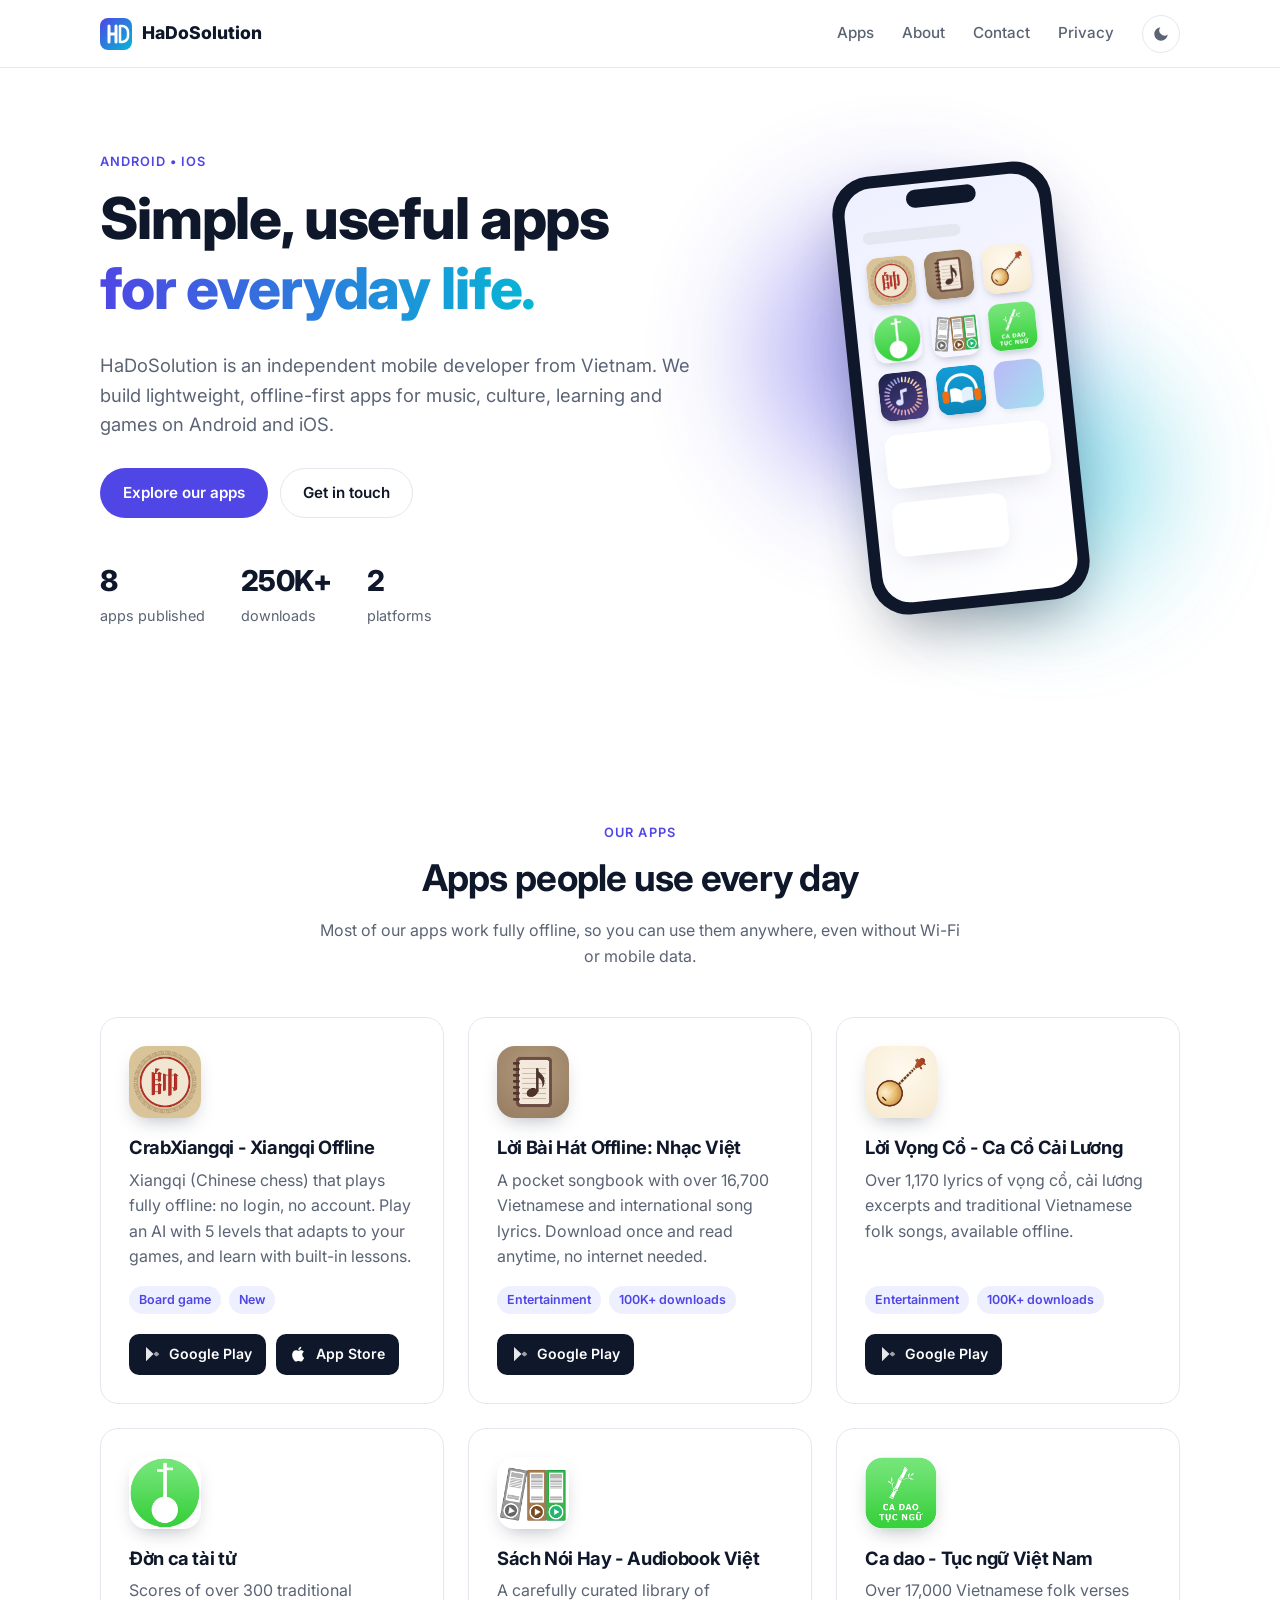
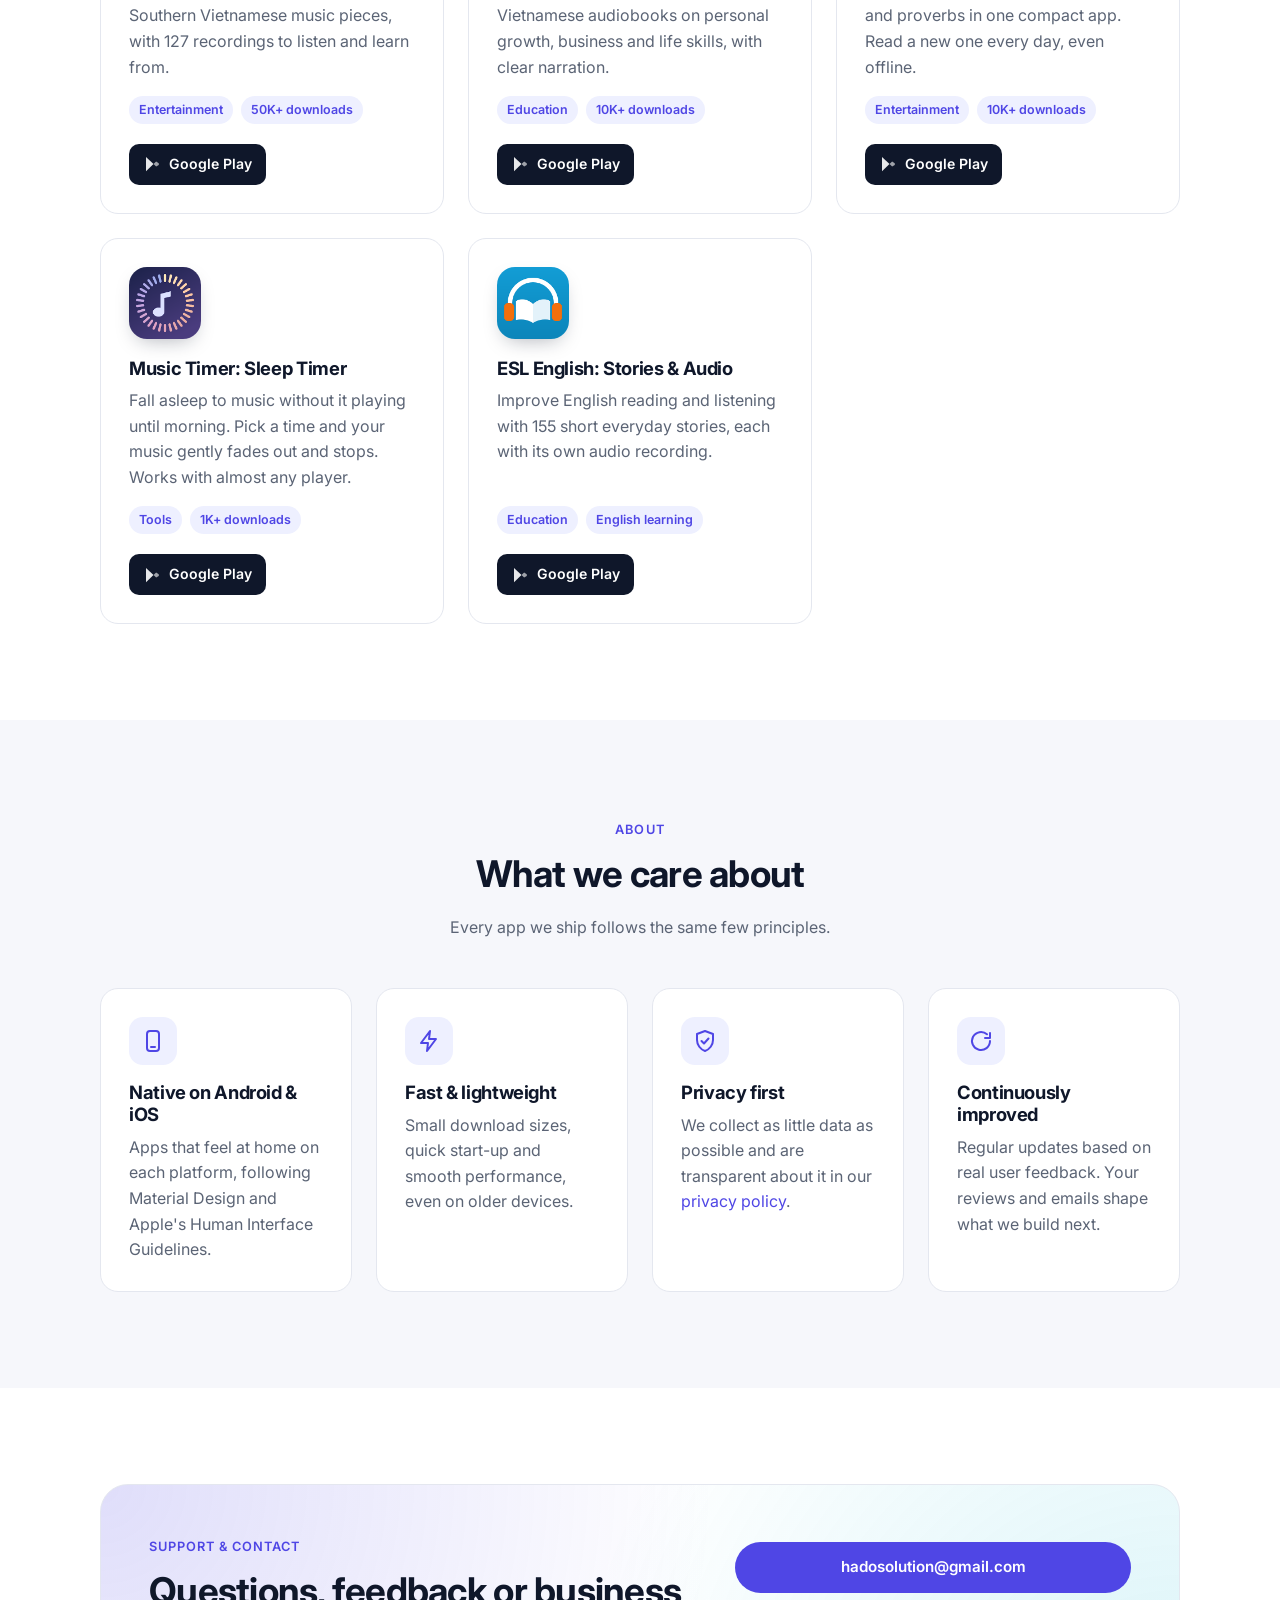
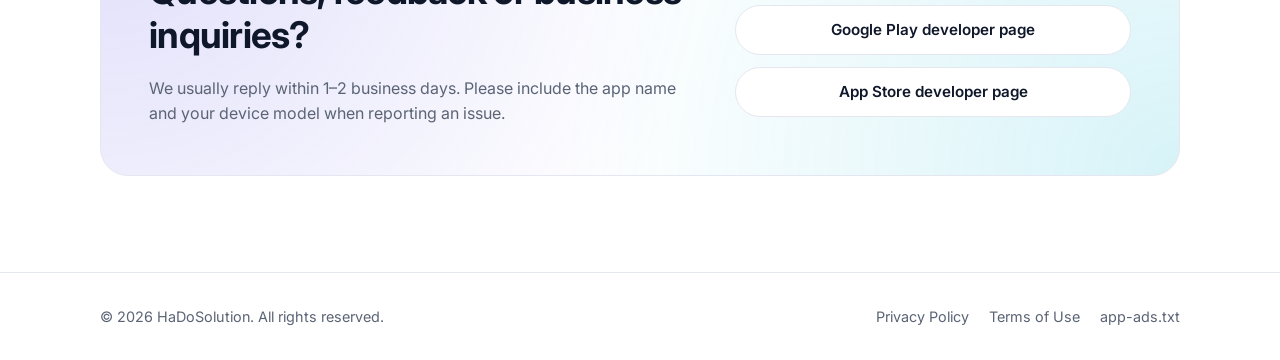
==== index.html @ 4ce131eb "Add developer website for HaDoSolution Static GitHub Pages site with home page (apps, about, contact" ====
<!doctype html>
<html lang="en">
<head>
  <meta charset="utf-8">
  <meta name="viewport" content="width=device-width, initial-scale=1">
  <title>HaDoSolution — Mobile Apps for Android &amp; iOS</title>
  <meta name="description" content="HaDoSolution is an independent developer building simple, useful and privacy-friendly mobile apps for Android and iOS.">
  <link rel="canonical" href="https://hadosolution.github.io/">
  <link rel="icon" href="assets/img/favicon.svg" type="image/svg+xml">

  <meta property="og:type" content="website">
  <meta property="og:title" content="HaDoSolution — Mobile Apps for Android &amp; iOS">
  <meta property="og:description" content="Simple, useful and privacy-friendly mobile apps for Android and iOS.">
  <meta property="og:url" content="https://hadosolution.github.io/">

  <link rel="preconnect" href="https://fonts.googleapis.com">
  <link rel="preconnect" href="https://fonts.gstatic.com" crossorigin>
  <link href="https://fonts.googleapis.com/css2?family=Inter:wght@400;500;600;700;800&display=swap" rel="stylesheet">
  <link rel="stylesheet" href="assets/css/style.css">
  <script src="assets/js/theme.js"></script>
</head>
<body>
  <header class="site-header">
    <div class="container nav">
      <a class="brand" href="./">
        <img src="assets/img/favicon.svg" alt="" width="32" height="32">
        <span>HaDoSolution</span>
      </a>
      <button class="nav-toggle" aria-label="Open menu" aria-expanded="false" aria-controls="nav-menu">
        <span></span><span></span><span></span>
      </button>
      <nav id="nav-menu" class="nav-menu">
        <a href="#apps">Apps</a>
        <a href="#about">About</a>
        <a href="#contact">Contact</a>
        <a href="privacy-policy.html">Privacy</a>
        <button class="theme-toggle" aria-label="Toggle dark mode" title="Toggle dark mode">
          <svg class="icon-sun" viewBox="0 0 24 24" width="18" height="18" aria-hidden="true"><circle cx="12" cy="12" r="4" fill="currentColor"/><path d="M12 2v2M12 20v2M4.9 4.9l1.4 1.4M17.7 17.7l1.4 1.4M2 12h2M20 12h2M4.9 19.1l1.4-1.4M17.7 6.3l1.4-1.4" stroke="currentColor" stroke-width="2" stroke-linecap="round"/></svg>
          <svg class="icon-moon" viewBox="0 0 24 24" width="18" height="18" aria-hidden="true"><path d="M21 12.8A9 9 0 1 1 11.2 3a7 7 0 0 0 9.8 9.8z" fill="currentColor"/></svg>
        </button>
      </nav>
    </div>
  </header>

  <main>
    <!-- Hero -->
    <section class="hero">
      <div class="container hero-inner">
        <div class="hero-text">
          <p class="eyebrow">Android &bull; iOS</p>
          <h1>Simple, useful apps<br><span class="gradient">for everyday life.</span></h1>
          <p class="lead">
            HaDoSolution is an independent mobile developer from Vietnam. We build
            lightweight, offline-first apps for music, culture, learning and games
            on Android and iOS.
          </p>
          <div class="hero-actions">
            <a class="btn btn-primary" href="#apps">Explore our apps</a>
            <a class="btn btn-ghost" href="#contact">Get in touch</a>
          </div>
          <dl class="stats">
            <div><dt>8</dt><dd>apps published</dd></div>
            <div><dt>250K+</dt><dd>downloads</dd></div>
            <div><dt>2</dt><dd>platforms</dd></div>
          </dl>
        </div>
        <div class="hero-visual" aria-hidden="true">
          <div class="phone">
            <div class="phone-notch"></div>
            <div class="phone-screen">
              <div class="mock-bar"></div>
              <div class="mock-grid">
                <img src="assets/img/apps/xiangqi.webp" alt="">
                <img src="assets/img/apps/loibaihat.webp" alt="">
                <img src="assets/img/apps/loivongco.webp" alt="">
                <img src="assets/img/apps/dancataitu.webp" alt="">
                <img src="assets/img/apps/sachnoi.webp" alt="">
                <img src="assets/img/apps/cadao.webp" alt="">
                <img src="assets/img/apps/musictimer.webp" alt="">
                <img src="assets/img/apps/storyenglish.webp" alt="">
                <span></span>
              </div>
              <div class="mock-card"></div>
              <div class="mock-card short"></div>
            </div>
          </div>
          <div class="blob blob-1"></div>
          <div class="blob blob-2"></div>
        </div>
      </div>
    </section>

    <!-- Apps -->
    <section id="apps" class="section">
      <div class="container">
        <div class="section-head">
          <p class="eyebrow">Our apps</p>
          <h2>Apps people use every day</h2>
          <p class="section-sub">Most of our apps work fully offline, so you can use them anywhere, even without Wi-Fi or mobile data.</p>
        </div>

        <!--
          To add an app: copy one <article class="app-card"> block below,
          replace the icon, name, description, tags and store links.
          Remove a store button if the app is not published on that store.
        -->
        <div class="app-grid">
          <article class="app-card">
            <img class="app-icon" src="assets/img/apps/xiangqi.webp" alt="CrabXiangqi - Xiangqi Offline icon" width="72" height="72" loading="lazy">
            <h3>CrabXiangqi - Xiangqi Offline</h3>
            <p>Xiangqi (Chinese chess) that plays fully offline: no login, no account. Play an AI with 5 levels that adapts to your games, and learn with built-in lessons.</p>
            <ul class="tags"><li>Board game</li><li>New</li></ul>
            <div class="store-links">
              <a class="store-btn" href="https://play.google.com/store/apps/details?id=com.hadoso.xiangqi" target="_blank" rel="noopener">
                <svg viewBox="0 0 24 24" width="18" height="18" aria-hidden="true"><path d="M4 2.5v19l10-9.5z" fill="currentColor" opacity=".9"/><path d="M14 12l3.5-3.3L20.5 10.5c1 .6 1 2.4 0 3L17.5 15.3z" fill="currentColor" opacity=".6"/></svg>
                Google Play
              </a>
              <a class="store-btn" href="https://apps.apple.com/us/app/crabxiangqi-xiangqi-offline/id6821223747" target="_blank" rel="noopener">
                <svg viewBox="0 0 24 24" width="18" height="18" aria-hidden="true"><path d="M16.4 12.6c0-2.4 2-3.6 2.1-3.7-1.2-1.7-3-1.9-3.6-2-1.5-.2-3 .9-3.8.9s-2-.9-3.3-.9C6.1 7 4.5 8 3.7 9.5c-1.8 3.1-.5 7.6 1.3 10.1.8 1.2 1.8 2.6 3.1 2.5 1.2 0 1.7-.8 3.2-.8s1.9.8 3.2.8c1.3 0 2.2-1.2 3-2.4.9-1.4 1.3-2.7 1.3-2.8 0 0-2.4-.9-2.4-3.6zM14 5.4c.7-.8 1.1-1.9 1-3-1 0-2.1.6-2.8 1.4-.6.7-1.2 1.8-1 2.9 1 .1 2.1-.5 2.8-1.3z" fill="currentColor"/></svg>
                App Store
              </a>
            </div>
          </article>

          <article class="app-card">
            <img class="app-icon" src="assets/img/apps/loibaihat.webp" alt="Lời Bài Hát Offline: Nhạc Việt icon" width="72" height="72" loading="lazy">
            <h3>Lời Bài Hát Offline: Nhạc Việt</h3>
            <p>A pocket songbook with over 16,700 Vietnamese and international song lyrics. Download once and read anytime, no internet needed.</p>
            <ul class="tags"><li>Entertainment</li><li>100K+ downloads</li></ul>
            <div class="store-links">
              <a class="store-btn" href="https://play.google.com/store/apps/details?id=com.hadoso.loibaihat" target="_blank" rel="noopener">
                <svg viewBox="0 0 24 24" width="18" height="18" aria-hidden="true"><path d="M4 2.5v19l10-9.5z" fill="currentColor" opacity=".9"/><path d="M14 12l3.5-3.3L20.5 10.5c1 .6 1 2.4 0 3L17.5 15.3z" fill="currentColor" opacity=".6"/></svg>
                Google Play
              </a>
            </div>
          </article>

          <article class="app-card">
            <img class="app-icon" src="assets/img/apps/loivongco.webp" alt="Lời Vọng Cổ - Ca Cổ Cải Lương icon" width="72" height="72" loading="lazy">
            <h3>Lời Vọng Cổ - Ca Cổ Cải Lương</h3>
            <p>Over 1,170 lyrics of vọng cổ, cải lương excerpts and traditional Vietnamese folk songs, available offline.</p>
            <ul class="tags"><li>Entertainment</li><li>100K+ downloads</li></ul>
            <div class="store-links">
              <a class="store-btn" href="https://play.google.com/store/apps/details?id=com.hadoso.android.lvc" target="_blank" rel="noopener">
                <svg viewBox="0 0 24 24" width="18" height="18" aria-hidden="true"><path d="M4 2.5v19l10-9.5z" fill="currentColor" opacity=".9"/><path d="M14 12l3.5-3.3L20.5 10.5c1 .6 1 2.4 0 3L17.5 15.3z" fill="currentColor" opacity=".6"/></svg>
                Google Play
              </a>
            </div>
          </article>

          <article class="app-card">
            <img class="app-icon" src="assets/img/apps/dancataitu.webp" alt="Đờn ca tài tử icon" width="72" height="72" loading="lazy">
            <h3>Đờn ca tài tử</h3>
            <p>Scores of over 300 traditional Southern Vietnamese music pieces, with 127 recordings to listen and learn from.</p>
            <ul class="tags"><li>Entertainment</li><li>50K+ downloads</li></ul>
            <div class="store-links">
              <a class="store-btn" href="https://play.google.com/store/apps/details?id=com.hadoso.dancataitu" target="_blank" rel="noopener">
                <svg viewBox="0 0 24 24" width="18" height="18" aria-hidden="true"><path d="M4 2.5v19l10-9.5z" fill="currentColor" opacity=".9"/><path d="M14 12l3.5-3.3L20.5 10.5c1 .6 1 2.4 0 3L17.5 15.3z" fill="currentColor" opacity=".6"/></svg>
                Google Play
              </a>
            </div>
          </article>

          <article class="app-card">
            <img class="app-icon" src="assets/img/apps/sachnoi.webp" alt="Sách Nói Hay - Audiobook Việt icon" width="72" height="72" loading="lazy">
            <h3>Sách Nói Hay - Audiobook Việt</h3>
            <p>A carefully curated library of Vietnamese audiobooks on personal growth, business and life skills, with clear narration.</p>
            <ul class="tags"><li>Education</li><li>10K+ downloads</li></ul>
            <div class="store-links">
              <a class="store-btn" href="https://play.google.com/store/apps/details?id=com.hadoso.sachnoi" target="_blank" rel="noopener">
                <svg viewBox="0 0 24 24" width="18" height="18" aria-hidden="true"><path d="M4 2.5v19l10-9.5z" fill="currentColor" opacity=".9"/><path d="M14 12l3.5-3.3L20.5 10.5c1 .6 1 2.4 0 3L17.5 15.3z" fill="currentColor" opacity=".6"/></svg>
                Google Play
              </a>
            </div>
          </article>

          <article class="app-card">
            <img class="app-icon" src="assets/img/apps/cadao.webp" alt="Ca dao - Tục ngữ Việt Nam icon" width="72" height="72" loading="lazy">
            <h3>Ca dao - Tục ngữ Việt Nam</h3>
            <p>Over 17,000 Vietnamese folk verses and proverbs in one compact app. Read a new one every day, even offline.</p>
            <ul class="tags"><li>Entertainment</li><li>10K+ downloads</li></ul>
            <div class="store-links">
              <a class="store-btn" href="https://play.google.com/store/apps/details?id=com.hadoso.cadao" target="_blank" rel="noopener">
                <svg viewBox="0 0 24 24" width="18" height="18" aria-hidden="true"><path d="M4 2.5v19l10-9.5z" fill="currentColor" opacity=".9"/><path d="M14 12l3.5-3.3L20.5 10.5c1 .6 1 2.4 0 3L17.5 15.3z" fill="currentColor" opacity=".6"/></svg>
                Google Play
              </a>
            </div>
          </article>

          <article class="app-card">
            <img class="app-icon" src="assets/img/apps/musictimer.webp" alt="Music Timer: Sleep Timer icon" width="72" height="72" loading="lazy">
            <h3>Music Timer: Sleep Timer</h3>
            <p>Fall asleep to music without it playing until morning. Pick a time and your music gently fades out and stops. Works with almost any player.</p>
            <ul class="tags"><li>Tools</li><li>1K+ downloads</li></ul>
            <div class="store-links">
              <a class="store-btn" href="https://play.google.com/store/apps/details?id=com.hadoso.musictimer" target="_blank" rel="noopener">
                <svg viewBox="0 0 24 24" width="18" height="18" aria-hidden="true"><path d="M4 2.5v19l10-9.5z" fill="currentColor" opacity=".9"/><path d="M14 12l3.5-3.3L20.5 10.5c1 .6 1 2.4 0 3L17.5 15.3z" fill="currentColor" opacity=".6"/></svg>
                Google Play
              </a>
            </div>
          </article>

          <article class="app-card">
            <img class="app-icon" src="assets/img/apps/storyenglish.webp" alt="ESL English: Stories & Audio icon" width="72" height="72" loading="lazy">
            <h3>ESL English: Stories & Audio</h3>
            <p>Improve English reading and listening with 155 short everyday stories, each with its own audio recording.</p>
            <ul class="tags"><li>Education</li><li>English learning</li></ul>
            <div class="store-links">
              <a class="store-btn" href="https://play.google.com/store/apps/details?id=com.hadoso.android.storyenglish" target="_blank" rel="noopener">
                <svg viewBox="0 0 24 24" width="18" height="18" aria-hidden="true"><path d="M4 2.5v19l10-9.5z" fill="currentColor" opacity=".9"/><path d="M14 12l3.5-3.3L20.5 10.5c1 .6 1 2.4 0 3L17.5 15.3z" fill="currentColor" opacity=".6"/></svg>
                Google Play
              </a>
            </div>
          </article>
        </div>
      </div>
    </section>

    <!-- About -->
    <section id="about" class="section section-alt">
      <div class="container">
        <div class="section-head">
          <p class="eyebrow">About</p>
          <h2>What we care about</h2>
          <p class="section-sub">Every app we ship follows the same few principles.</p>
        </div>
        <div class="feature-grid">
          <div class="feature">
            <div class="feature-icon">
              <svg viewBox="0 0 24 24" width="24" height="24" aria-hidden="true"><rect x="6" y="2" width="12" height="20" rx="3" fill="none" stroke="currentColor" stroke-width="2"/><path d="M10 18h4" stroke="currentColor" stroke-width="2" stroke-linecap="round"/></svg>
            </div>
            <h3>Native on Android &amp; iOS</h3>
            <p>Apps that feel at home on each platform, following Material Design and Apple's Human Interface Guidelines.</p>
          </div>
          <div class="feature">
            <div class="feature-icon">
              <svg viewBox="0 0 24 24" width="24" height="24" aria-hidden="true"><path d="M13 2L4 14h7l-1 8 9-12h-7z" fill="none" stroke="currentColor" stroke-width="2" stroke-linejoin="round"/></svg>
            </div>
            <h3>Fast &amp; lightweight</h3>
            <p>Small download sizes, quick start-up and smooth performance, even on older devices.</p>
          </div>
          <div class="feature">
            <div class="feature-icon">
              <svg viewBox="0 0 24 24" width="24" height="24" aria-hidden="true"><path d="M12 2l8 3v6c0 5-3.4 9.4-8 11-4.6-1.6-8-6-8-11V5z" fill="none" stroke="currentColor" stroke-width="2" stroke-linejoin="round"/><path d="M8.5 12l2.5 2.5 4.5-5" fill="none" stroke="currentColor" stroke-width="2" stroke-linecap="round" stroke-linejoin="round"/></svg>
            </div>
            <h3>Privacy first</h3>
            <p>We collect as little data as possible and are transparent about it in our <a href="privacy-policy.html">privacy policy</a>.</p>
          </div>
          <div class="feature">
            <div class="feature-icon">
              <svg viewBox="0 0 24 24" width="24" height="24" aria-hidden="true"><path d="M21 12a9 9 0 1 1-3-6.7" fill="none" stroke="currentColor" stroke-width="2" stroke-linecap="round"/><path d="M21 4v5h-5" fill="none" stroke="currentColor" stroke-width="2" stroke-linecap="round" stroke-linejoin="round"/></svg>
            </div>
            <h3>Continuously improved</h3>
            <p>Regular updates based on real user feedback. Your reviews and emails shape what we build next.</p>
          </div>
        </div>
      </div>
    </section>

    <!-- Contact -->
    <section id="contact" class="section">
      <div class="container">
        <div class="contact-card">
          <div>
            <p class="eyebrow">Support &amp; contact</p>
            <h2>Questions, feedback or business inquiries?</h2>
            <p class="section-sub">We usually reply within 1–2 business days. Please include the app name and your device model when reporting an issue.</p>
          </div>
          <div class="contact-actions">
            <a class="btn btn-primary" href="mailto:hadosolution@gmail.com">hadosolution@gmail.com</a>
            <a class="btn btn-ghost" href="https://play.google.com/store/apps/dev?id=5880715766147449198" target="_blank" rel="noopener">Google Play developer page</a>
            <a class="btn btn-ghost" href="https://apps.apple.com/us/developer/luan-vo/id1183175564" target="_blank" rel="noopener">App Store developer page</a>
          </div>
        </div>
      </div>
    </section>
  </main>

  <footer class="site-footer">
    <div class="container footer-inner">
      <p>&copy; <span id="year">2026</span> HaDoSolution. All rights reserved.</p>
      <nav class="footer-links">
        <a href="privacy-policy.html">Privacy Policy</a>
        <a href="terms.html">Terms of Use</a>
        <a href="app-ads.txt">app-ads.txt</a>
      </nav>
    </div>
  </footer>

  <script src="assets/js/main.js"></script>
</body>
</html>
---- assets/css/style.css ----
/* ==========================================================================
   HaDo Solution — developer website
   ========================================================================== */

:root {
  --bg: #ffffff;
  --bg-alt: #f6f7fb;
  --surface: #ffffff;
  --text: #0f172a;
  --text-muted: #5b6475;
  --border: #e4e7ef;
  --primary: #4f46e5;
  --primary-hover: #4338ca;
  --primary-soft: #eef0ff;
  --accent: #06b6d4;
  --shadow: 0 10px 30px -12px rgba(15, 23, 42, 0.18);
  --radius: 18px;
  --container: 1120px;
  --header-h: 68px;
}

@media (prefers-color-scheme: dark) {
  :root:not([data-theme="light"]) {
    --bg: #0b1020;
    --bg-alt: #10162a;
    --surface: #141b31;
    --text: #e8ebf5;
    --text-muted: #9aa3b8;
    --border: #232c46;
    --primary: #818cf8;
    --primary-hover: #a5b4fc;
    --primary-soft: #1d2348;
    --accent: #22d3ee;
    --shadow: 0 10px 30px -12px rgba(0, 0, 0, 0.6);
  }
}

:root[data-theme="dark"] {
  --bg: #0b1020;
  --bg-alt: #10162a;
  --surface: #141b31;
  --text: #e8ebf5;
  --text-muted: #9aa3b8;
  --border: #232c46;
  --primary: #818cf8;
  --primary-hover: #a5b4fc;
  --primary-soft: #1d2348;
  --accent: #22d3ee;
  --shadow: 0 10px 30px -12px rgba(0, 0, 0, 0.6);
}

/* Base ------------------------------------------------------------------- */

*, *::before, *::after { box-sizing: border-box; }

html { scroll-behavior: smooth; scroll-padding-top: var(--header-h); }

body {
  margin: 0;
  font-family: "Inter", system-ui, -apple-system, "Segoe UI", Roboto, sans-serif;
  font-size: 16px;
  line-height: 1.6;
  color: var(--text);
  background: var(--bg);
  -webkit-font-smoothing: antialiased;
}

img { max-width: 100%; display: block; }

a { color: var(--primary); text-decoration: none; }
a:hover { color: var(--primary-hover); }

h1, h2, h3 { line-height: 1.2; margin: 0 0 0.5em; letter-spacing: -0.02em; }
h1 { font-size: clamp(2.2rem, 5vw, 3.6rem); font-weight: 800; }
h2 { font-size: clamp(1.6rem, 3.2vw, 2.3rem); font-weight: 700; }
h3 { font-size: 1.15rem; font-weight: 700; }
p { margin: 0 0 1em; }

.container {
  width: 100%;
  max-width: var(--container);
  margin: 0 auto;
  padding: 0 20px;
}

.eyebrow {
  display: inline-block;
  font-size: 0.8rem;
  font-weight: 600;
  letter-spacing: 0.08em;
  text-transform: uppercase;
  color: var(--primary);
  margin-bottom: 0.75rem;
}

.gradient {
  background: linear-gradient(90deg, var(--primary), var(--accent));
  -webkit-background-clip: text;
  background-clip: text;
  color: transparent;
}

/* Buttons ---------------------------------------------------------------- */

.btn {
  display: inline-flex;
  align-items: center;
  justify-content: center;
  gap: 8px;
  padding: 12px 22px;
  border-radius: 999px;
  font-weight: 600;
  font-size: 0.95rem;
  border: 1px solid transparent;
  transition: background 0.2s, color 0.2s, border-color 0.2s, transform 0.2s;
}
.btn:hover { transform: translateY(-1px); }

.btn-primary { background: var(--primary); color: #fff; }
.btn-primary:hover { background: var(--primary-hover); color: #fff; }

.btn-ghost { border-color: var(--border); color: var(--text); background: var(--surface); }
.btn-ghost:hover { border-color: var(--primary); color: var(--primary); }

/* Header ----------------------------------------------------------------- */

.site-header {
  position: sticky;
  top: 0;
  z-index: 50;
  height: var(--header-h);
  background: color-mix(in srgb, var(--bg) 82%, transparent);
  backdrop-filter: saturate(180%) blur(12px);
  -webkit-backdrop-filter: saturate(180%) blur(12px);
  border-bottom: 1px solid var(--border);
}

.nav {
  height: 100%;
  display: flex;
  align-items: center;
  justify-content: space-between;
}

.brand {
  display: flex;
  align-items: center;
  gap: 10px;
  font-weight: 800;
  font-size: 1.1rem;
  color: var(--text);
}
.brand:hover { color: var(--text); }

.nav-menu { display: flex; align-items: center; gap: 28px; }
.nav-menu a { color: var(--text-muted); font-weight: 500; font-size: 0.95rem; }
.nav-menu a:hover { color: var(--text); }

.theme-toggle {
  display: grid;
  place-items: center;
  width: 38px;
  height: 38px;
  border-radius: 50%;
  border: 1px solid var(--border);
  background: var(--surface);
  color: var(--text-muted);
  cursor: pointer;
}
.theme-toggle:hover { color: var(--primary); border-color: var(--primary); }
.theme-toggle .icon-sun { display: none; }
:root[data-theme="dark"] .theme-toggle .icon-sun { display: block; }
:root[data-theme="dark"] .theme-toggle .icon-moon { display: none; }

.nav-toggle {
  display: none;
  flex-direction: column;
  gap: 5px;
  padding: 10px;
  background: none;
  border: 0;
  cursor: pointer;
}
.nav-toggle span {
  width: 22px;
  height: 2px;
  background: var(--text);
  border-radius: 2px;
  transition: transform 0.25s, opacity 0.25s;
}

/* Hero ------------------------------------------------------------------- */

.hero { padding: 80px 0 96px; overflow: hidden; }

.hero-inner {
  display: grid;
  grid-template-columns: 1.15fr 0.85fr;
  gap: 48px;
  align-items: center;
}

.lead { font-size: 1.15rem; color: var(--text-muted); max-width: 34em; }

.hero-actions { display: flex; flex-wrap: wrap; gap: 12px; margin-top: 28px; }

.stats { display: flex; flex-wrap: wrap; gap: 36px; margin: 40px 0 0; }
.stats dt { font-size: 1.8rem; font-weight: 800; letter-spacing: -0.02em; }
.stats dd { margin: 0; font-size: 0.9rem; color: var(--text-muted); }

.hero-visual { position: relative; display: grid; place-items: center; min-height: 440px; }

.phone {
  position: relative;
  z-index: 2;
  width: 220px;
  height: 440px;
  border-radius: 38px;
  padding: 12px;
  background: #0f172a;
  box-shadow: 0 30px 60px -20px rgba(15, 23, 42, 0.45);
  transform: rotate(-6deg);
  animation: float 6s ease-in-out infinite;
}
.phone-notch {
  position: absolute;
  top: 18px;
  left: 50%;
  width: 70px;
  height: 18px;
  border-radius: 12px;
  background: #0f172a;
  transform: translateX(-50%);
  z-index: 2;
}
.phone-screen {
  height: 100%;
  border-radius: 28px;
  padding: 44px 16px 16px;
  background: linear-gradient(160deg, var(--primary-soft), var(--bg));
  display: flex;
  flex-direction: column;
  gap: 14px;
}
.mock-bar { height: 12px; width: 60%; border-radius: 6px; background: var(--border); }
.mock-grid { display: grid; grid-template-columns: repeat(3, 1fr); gap: 10px; }
.mock-grid img,
.mock-grid span {
  width: 100%;
  aspect-ratio: 1;
  border-radius: 12px;
  box-shadow: 0 4px 10px -4px rgba(15, 23, 42, 0.35);
}
.mock-grid span {
  background: linear-gradient(135deg, var(--primary), var(--accent));
  opacity: 0.35;
}
.mock-card { height: 54px; border-radius: 12px; background: var(--surface); box-shadow: var(--shadow); }
.mock-card.short { width: 70%; }

.blob {
  position: absolute;
  border-radius: 50%;
  filter: blur(60px);
  opacity: 0.45;
  z-index: 1;
}
.blob-1 { width: 280px; height: 280px; background: var(--primary); top: 10%; left: 5%; }
.blob-2 { width: 220px; height: 220px; background: var(--accent); bottom: 5%; right: 5%; }

@keyframes float {
  0%, 100% { transform: rotate(-6deg) translateY(0); }
  50% { transform: rotate(-6deg) translateY(-12px); }
}

/* Sections --------------------------------------------------------------- */

.section { padding: 96px 0; }
.section-alt { background: var(--bg-alt); }

.section-head { text-align: center; max-width: 640px; margin: 0 auto 48px; }
.section-sub { color: var(--text-muted); }

/* Apps ------------------------------------------------------------------- */

.app-grid {
  display: grid;
  grid-template-columns: repeat(auto-fill, minmax(300px, 1fr));
  gap: 24px;
}

.app-card {
  display: flex;
  flex-direction: column;
  padding: 28px;
  border-radius: var(--radius);
  background: var(--surface);
  border: 1px solid var(--border);
  transition: transform 0.25s, box-shadow 0.25s, border-color 0.25s;
}
.app-card:hover { transform: translateY(-4px); box-shadow: var(--shadow); border-color: transparent; }
.app-card p { color: var(--text-muted); flex-grow: 1; }

.app-icon {
  width: 72px;
  height: 72px;
  border-radius: 18px;
  margin-bottom: 18px;
  box-shadow: 0 8px 20px -8px rgba(15, 23, 42, 0.35);
}

.tags { display: flex; flex-wrap: wrap; gap: 8px; list-style: none; padding: 0; margin: 0 0 20px; }
.tags li {
  font-size: 0.78rem;
  font-weight: 600;
  padding: 4px 10px;
  border-radius: 999px;
  background: var(--primary-soft);
  color: var(--primary);
}

.store-links { display: flex; flex-wrap: wrap; gap: 10px; }
.store-btn {
  display: inline-flex;
  align-items: center;
  gap: 8px;
  padding: 9px 14px;
  border-radius: 10px;
  font-size: 0.88rem;
  font-weight: 600;
  background: var(--text);
  color: var(--bg);
  transition: opacity 0.2s;
}
.store-btn:hover { color: var(--bg); opacity: 0.85; }
.store-btn.is-disabled {
  background: var(--bg-alt);
  color: var(--text-muted);
  border: 1px dashed var(--border);
  cursor: default;
}

/* Features --------------------------------------------------------------- */

.feature-grid {
  display: grid;
  grid-template-columns: repeat(auto-fit, minmax(240px, 1fr));
  gap: 24px;
}
.feature {
  padding: 28px;
  border-radius: var(--radius);
  background: var(--surface);
  border: 1px solid var(--border);
}
.feature p { color: var(--text-muted); margin: 0; }
.feature-icon {
  display: grid;
  place-items: center;
  width: 48px;
  height: 48px;
  border-radius: 14px;
  margin-bottom: 16px;
  color: var(--primary);
  background: var(--primary-soft);
}

/* Contact ---------------------------------------------------------------- */

.contact-card {
  display: grid;
  grid-template-columns: 1.4fr 1fr;
  gap: 32px;
  align-items: center;
  padding: 48px;
  border-radius: 28px;
  background:
    radial-gradient(circle at 0% 0%, color-mix(in srgb, var(--primary) 18%, transparent), transparent 55%),
    radial-gradient(circle at 100% 100%, color-mix(in srgb, var(--accent) 16%, transparent), transparent 55%),
    var(--surface);
  border: 1px solid var(--border);
}
.contact-card .section-sub { margin: 0; }
.contact-actions { display: flex; flex-direction: column; gap: 12px; }

/* Footer ----------------------------------------------------------------- */

.site-footer { padding: 32px 0; border-top: 1px solid var(--border); color: var(--text-muted); font-size: 0.9rem; }
.footer-inner { display: flex; flex-wrap: wrap; justify-content: space-between; align-items: center; gap: 12px; }
.footer-inner p { margin: 0; }
.footer-links { display: flex; flex-wrap: wrap; gap: 20px; }
.footer-links a { color: var(--text-muted); }
.footer-links a:hover { color: var(--text); }

/* Legal pages ------------------------------------------------------------ */

.legal { padding: 64px 0 96px; }
.legal .container { max-width: 760px; }
.legal h1 { font-size: clamp(2rem, 4vw, 2.6rem); }
.legal h2 { font-size: 1.35rem; margin-top: 2.2em; }
.legal p, .legal li { color: var(--text-muted); }
.legal ul { padding-left: 1.2em; }
.legal li { margin-bottom: 0.4em; }
.legal strong { color: var(--text); }
.legal .updated { font-size: 0.9rem; }

.not-found { min-height: calc(100vh - var(--header-h) - 100px); display: grid; place-items: center; text-align: center; }
.not-found h1 { font-size: clamp(4rem, 14vw, 8rem); margin: 0; }

/* Responsive ------------------------------------------------------------- */

@media (max-width: 860px) {
  .hero { padding: 48px 0 64px; }
  .hero-inner { grid-template-columns: 1fr; text-align: center; }
  .lead { margin-left: auto; margin-right: auto; }
  .hero-actions, .stats { justify-content: center; }
  .hero-visual { min-height: 380px; }
  .phone { width: 180px; height: 360px; }

  .contact-card { grid-template-columns: 1fr; padding: 32px 24px; }

  .nav-toggle { display: flex; }
  .nav-menu {
    position: fixed;
    top: var(--header-h);
    left: 0;
    right: 0;
    flex-direction: column;
    align-items: stretch;
    gap: 0;
    padding: 8px 20px 20px;
    background: var(--bg);
    border-bottom: 1px solid var(--border);
    box-shadow: var(--shadow);
    transform: translateY(-8px);
    opacity: 0;
    pointer-events: none;
    transition: opacity 0.2s, transform 0.2s;
  }
  .nav-menu a { padding: 12px 0; border-bottom: 1px solid var(--border); }
  .nav-menu .theme-toggle { margin-top: 12px; }
  .nav-open .nav-menu { opacity: 1; transform: none; pointer-events: auto; }
  .nav-open .nav-toggle span:nth-child(1) { transform: translateY(7px) rotate(45deg); }
  .nav-open .nav-toggle span:nth-child(2) { opacity: 0; }
  .nav-open .nav-toggle span:nth-child(3) { transform: translateY(-7px) rotate(-45deg); }

  .section { padding: 64px 0; }
}

@media (prefers-reduced-motion: reduce) {
  html { scroll-behavior: auto; }
  .phone { animation: none; }
  * { transition: none !important; }
}
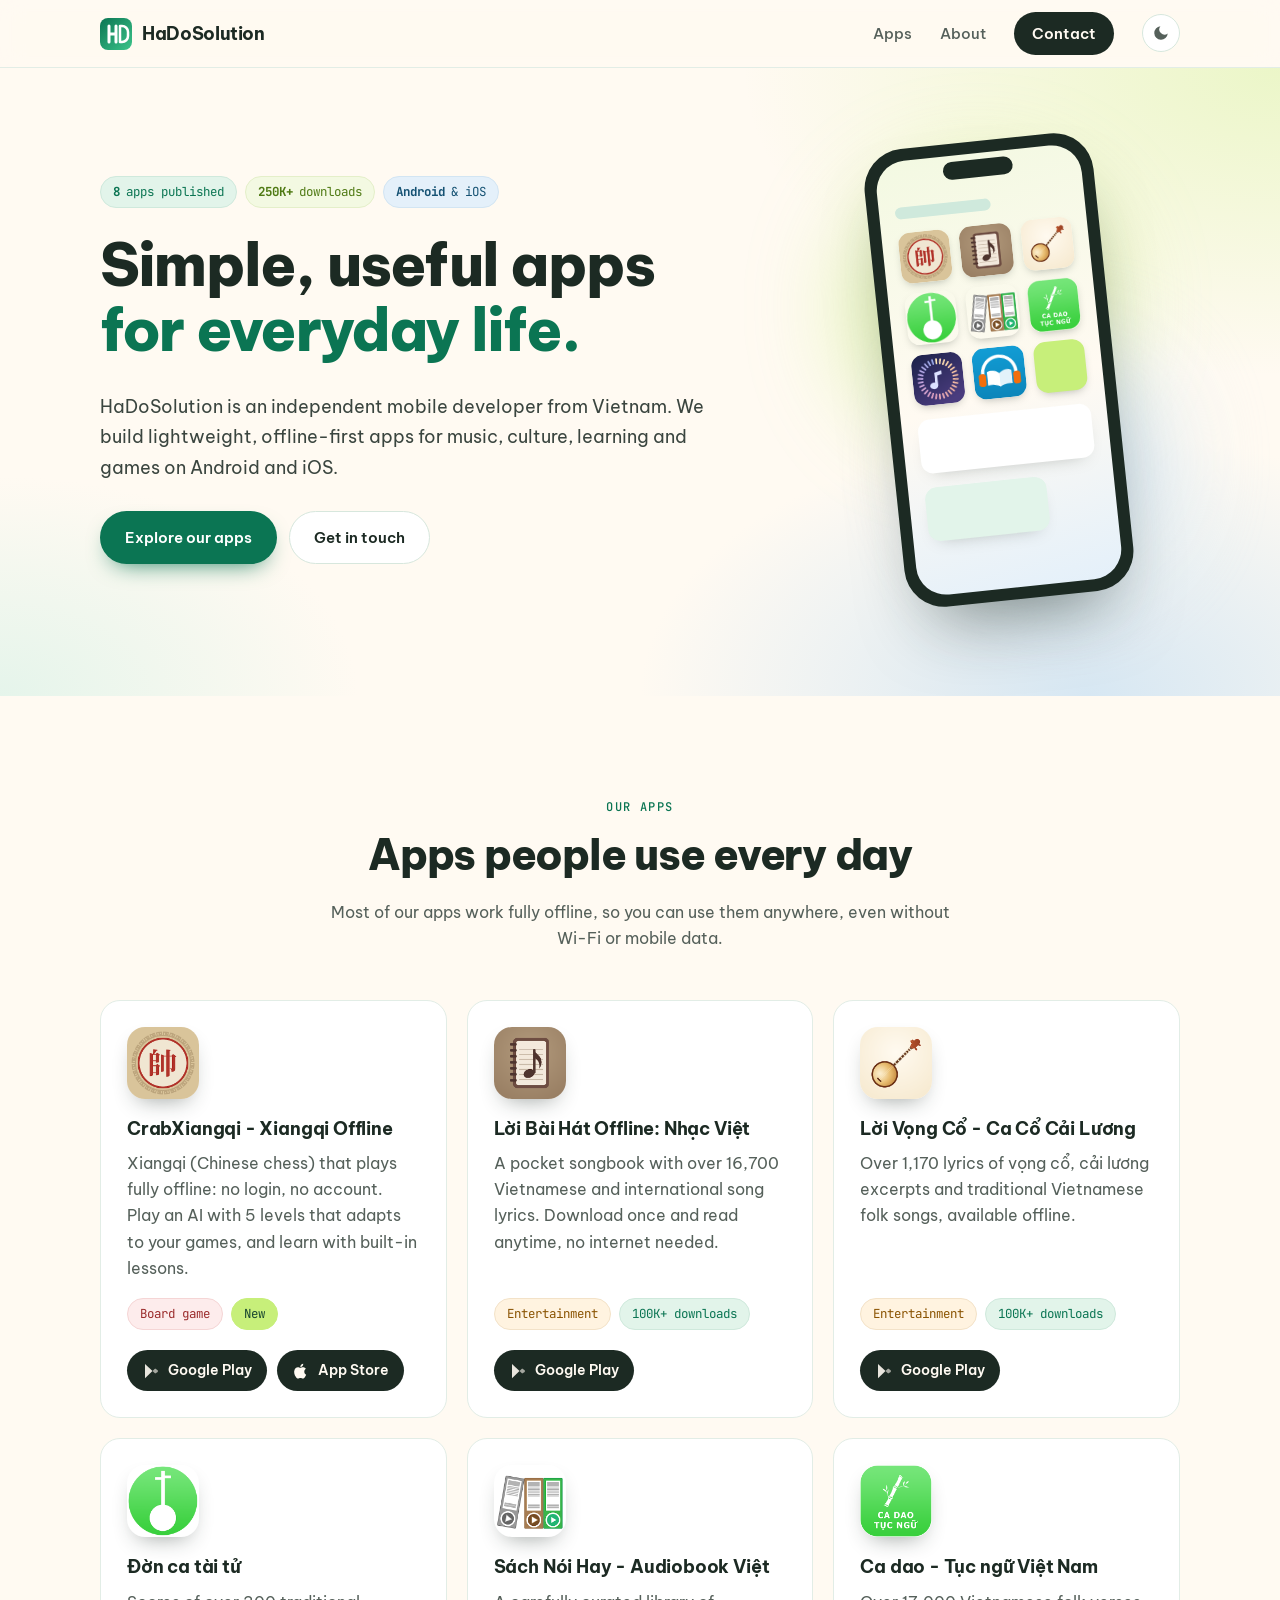
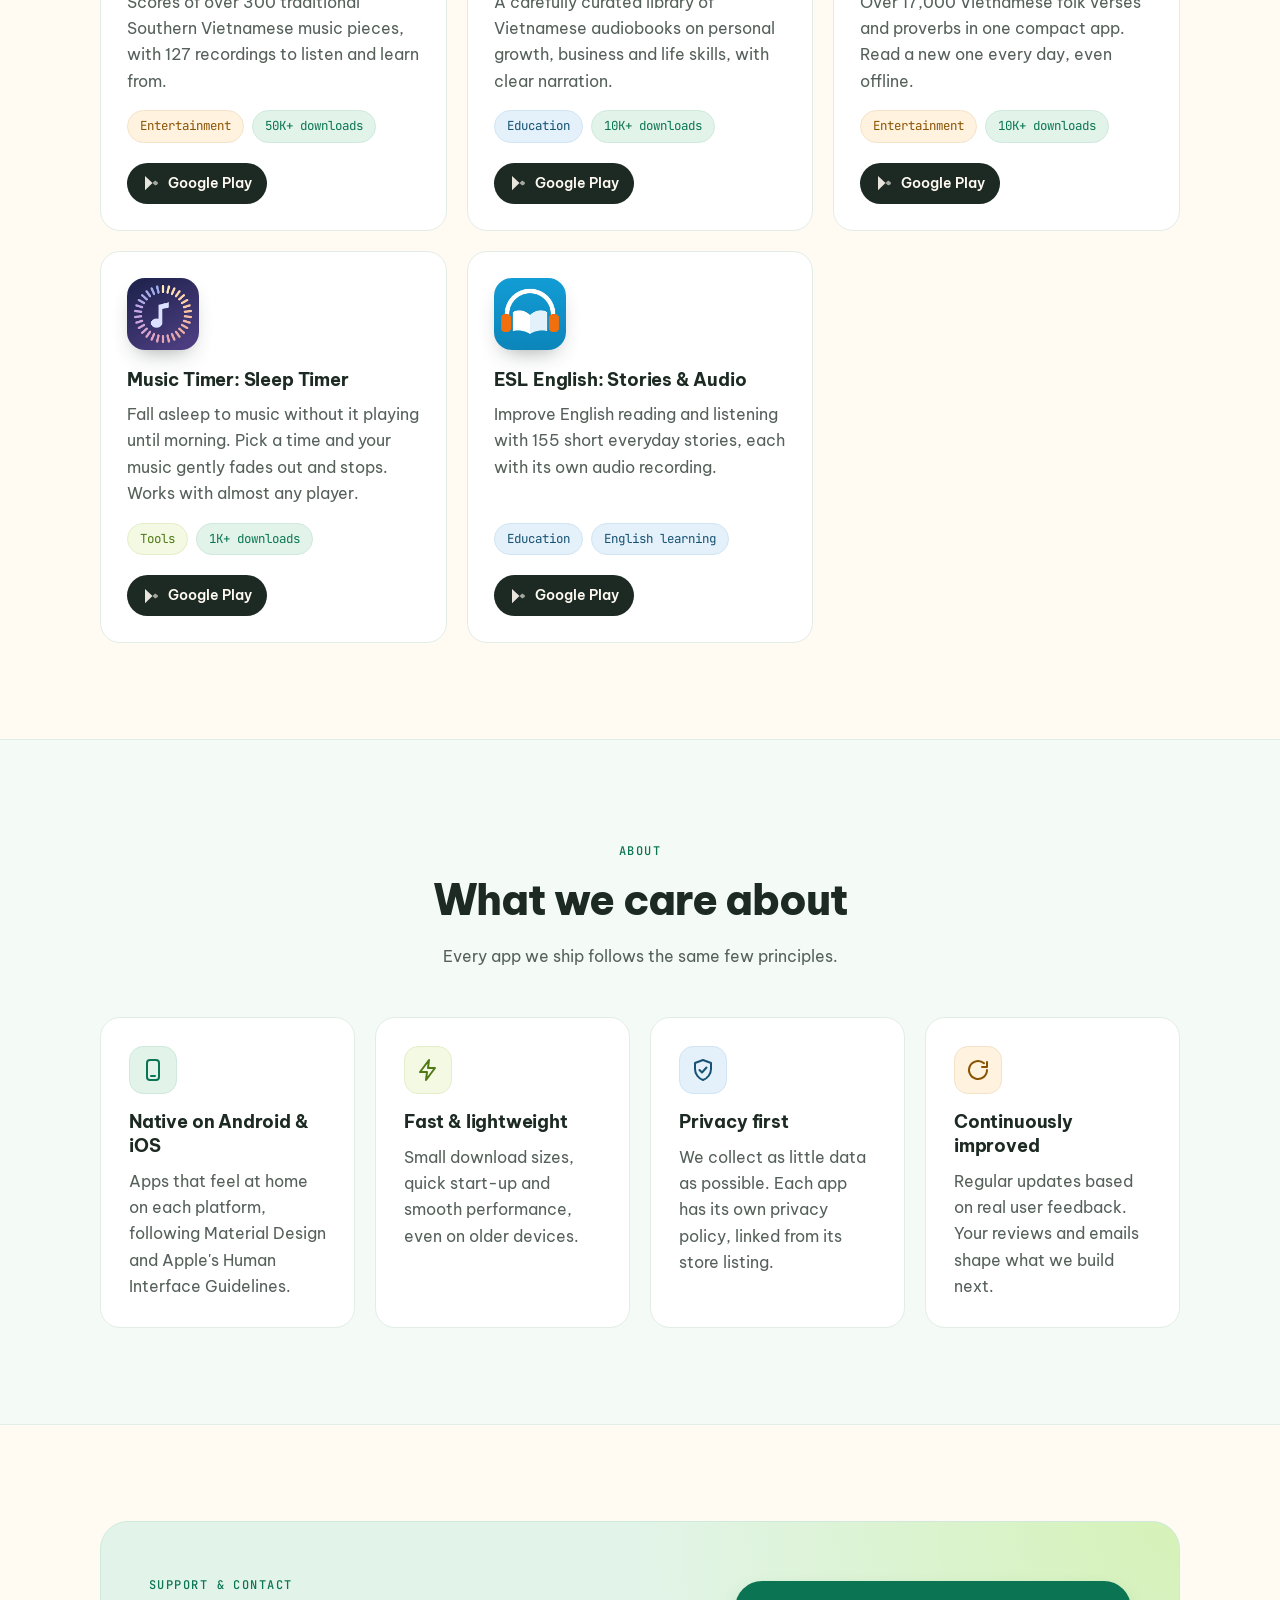
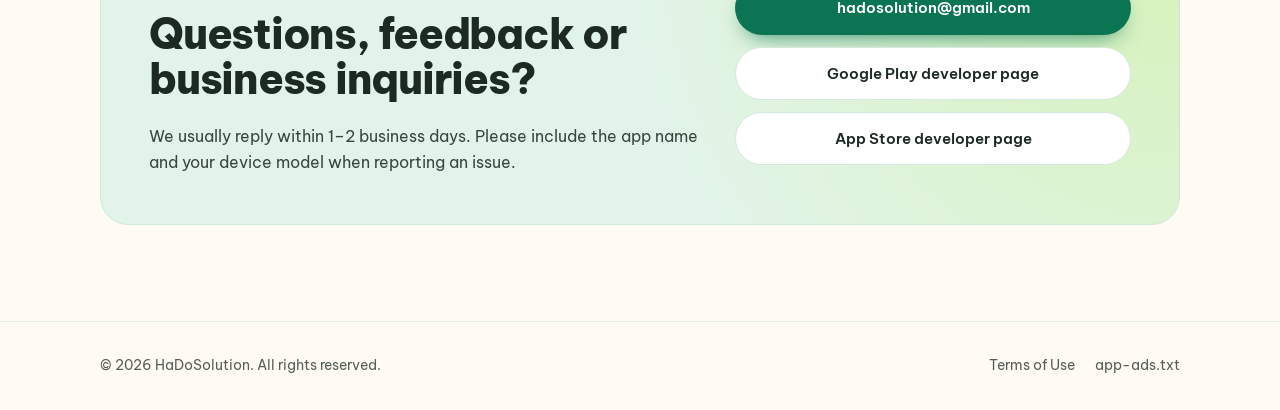
==== commit 81d37f47: "Refresh site palette and drop generic privacy page Switch to a cream/green palette with pastel chips" ====
--- a/index.html
+++ b/index.html
@@ -15,7 +15,7 @@
 
   <link rel="preconnect" href="https://fonts.googleapis.com">
   <link rel="preconnect" href="https://fonts.gstatic.com" crossorigin>
-  <link href="https://fonts.googleapis.com/css2?family=Inter:wght@400;500;600;700;800&display=swap" rel="stylesheet">
+  <link href="https://fonts.googleapis.com/css2?family=Be+Vietnam+Pro:wght@400;500;600;700;800&family=JetBrains+Mono:wght@400;500;700&display=swap" rel="stylesheet">
   <link rel="stylesheet" href="assets/css/style.css">
   <script src="assets/js/theme.js"></script>
 </head>
@@ -32,8 +32,7 @@
       <nav id="nav-menu" class="nav-menu">
         <a href="#apps">Apps</a>
         <a href="#about">About</a>
-        <a href="#contact">Contact</a>
-        <a href="privacy-policy.html">Privacy</a>
+        <a class="nav-cta" href="#contact">Contact</a>
         <button class="theme-toggle" aria-label="Toggle dark mode" title="Toggle dark mode">
           <svg class="icon-sun" viewBox="0 0 24 24" width="18" height="18" aria-hidden="true"><circle cx="12" cy="12" r="4" fill="currentColor"/><path d="M12 2v2M12 20v2M4.9 4.9l1.4 1.4M17.7 17.7l1.4 1.4M2 12h2M20 12h2M4.9 19.1l1.4-1.4M17.7 6.3l1.4-1.4" stroke="currentColor" stroke-width="2" stroke-linecap="round"/></svg>
           <svg class="icon-moon" viewBox="0 0 24 24" width="18" height="18" aria-hidden="true"><path d="M21 12.8A9 9 0 1 1 11.2 3a7 7 0 0 0 9.8 9.8z" fill="currentColor"/></svg>
@@ -47,8 +46,12 @@
     <section class="hero">
       <div class="container hero-inner">
         <div class="hero-text">
-          <p class="eyebrow">Android &bull; iOS</p>
-          <h1>Simple, useful apps<br><span class="gradient">for everyday life.</span></h1>
+          <ul class="stats">
+            <li class="chip"><strong>8</strong> apps published</li>
+            <li class="chip chip-leaf"><strong>250K+</strong> downloads</li>
+            <li class="chip chip-sky"><strong>Android</strong> &amp; iOS</li>
+          </ul>
+          <h1>Simple, useful apps<br><span class="highlight">for everyday life.</span></h1>
           <p class="lead">
             HaDoSolution is an independent mobile developer from Vietnam. We build
             lightweight, offline-first apps for music, culture, learning and games
@@ -58,11 +61,6 @@
             <a class="btn btn-primary" href="#apps">Explore our apps</a>
             <a class="btn btn-ghost" href="#contact">Get in touch</a>
           </div>
-          <dl class="stats">
-            <div><dt>8</dt><dd>apps published</dd></div>
-            <div><dt>250K+</dt><dd>downloads</dd></div>
-            <div><dt>2</dt><dd>platforms</dd></div>
-          </dl>
         </div>
         <div class="hero-visual" aria-hidden="true">
           <div class="phone">
@@ -109,7 +107,7 @@
             <img class="app-icon" src="assets/img/apps/xiangqi.webp" alt="CrabXiangqi - Xiangqi Offline icon" width="72" height="72" loading="lazy">
             <h3>CrabXiangqi - Xiangqi Offline</h3>
             <p>Xiangqi (Chinese chess) that plays fully offline: no login, no account. Play an AI with 5 levels that adapts to your games, and learn with built-in lessons.</p>
-            <ul class="tags"><li>Board game</li><li>New</li></ul>
+            <ul class="tags"><li class="chip chip-rose">Board game</li><li class="chip chip-lime">New</li></ul>
             <div class="store-links">
               <a class="store-btn" href="https://play.google.com/store/apps/details?id=com.hadoso.xiangqi" target="_blank" rel="noopener">
                 <svg viewBox="0 0 24 24" width="18" height="18" aria-hidden="true"><path d="M4 2.5v19l10-9.5z" fill="currentColor" opacity=".9"/><path d="M14 12l3.5-3.3L20.5 10.5c1 .6 1 2.4 0 3L17.5 15.3z" fill="currentColor" opacity=".6"/></svg>
@@ -126,7 +124,7 @@
             <img class="app-icon" src="assets/img/apps/loibaihat.webp" alt="Lời Bài Hát Offline: Nhạc Việt icon" width="72" height="72" loading="lazy">
             <h3>Lời Bài Hát Offline: Nhạc Việt</h3>
             <p>A pocket songbook with over 16,700 Vietnamese and international song lyrics. Download once and read anytime, no internet needed.</p>
-            <ul class="tags"><li>Entertainment</li><li>100K+ downloads</li></ul>
+            <ul class="tags"><li class="chip chip-sand">Entertainment</li><li class="chip">100K+ downloads</li></ul>
             <div class="store-links">
               <a class="store-btn" href="https://play.google.com/store/apps/details?id=com.hadoso.loibaihat" target="_blank" rel="noopener">
                 <svg viewBox="0 0 24 24" width="18" height="18" aria-hidden="true"><path d="M4 2.5v19l10-9.5z" fill="currentColor" opacity=".9"/><path d="M14 12l3.5-3.3L20.5 10.5c1 .6 1 2.4 0 3L17.5 15.3z" fill="currentColor" opacity=".6"/></svg>
@@ -139,7 +137,7 @@
             <img class="app-icon" src="assets/img/apps/loivongco.webp" alt="Lời Vọng Cổ - Ca Cổ Cải Lương icon" width="72" height="72" loading="lazy">
             <h3>Lời Vọng Cổ - Ca Cổ Cải Lương</h3>
             <p>Over 1,170 lyrics of vọng cổ, cải lương excerpts and traditional Vietnamese folk songs, available offline.</p>
-            <ul class="tags"><li>Entertainment</li><li>100K+ downloads</li></ul>
+            <ul class="tags"><li class="chip chip-sand">Entertainment</li><li class="chip">100K+ downloads</li></ul>
             <div class="store-links">
               <a class="store-btn" href="https://play.google.com/store/apps/details?id=com.hadoso.android.lvc" target="_blank" rel="noopener">
                 <svg viewBox="0 0 24 24" width="18" height="18" aria-hidden="true"><path d="M4 2.5v19l10-9.5z" fill="currentColor" opacity=".9"/><path d="M14 12l3.5-3.3L20.5 10.5c1 .6 1 2.4 0 3L17.5 15.3z" fill="currentColor" opacity=".6"/></svg>
@@ -152,7 +150,7 @@
             <img class="app-icon" src="assets/img/apps/dancataitu.webp" alt="Đờn ca tài tử icon" width="72" height="72" loading="lazy">
             <h3>Đờn ca tài tử</h3>
             <p>Scores of over 300 traditional Southern Vietnamese music pieces, with 127 recordings to listen and learn from.</p>
-            <ul class="tags"><li>Entertainment</li><li>50K+ downloads</li></ul>
+            <ul class="tags"><li class="chip chip-sand">Entertainment</li><li class="chip">50K+ downloads</li></ul>
             <div class="store-links">
               <a class="store-btn" href="https://play.google.com/store/apps/details?id=com.hadoso.dancataitu" target="_blank" rel="noopener">
                 <svg viewBox="0 0 24 24" width="18" height="18" aria-hidden="true"><path d="M4 2.5v19l10-9.5z" fill="currentColor" opacity=".9"/><path d="M14 12l3.5-3.3L20.5 10.5c1 .6 1 2.4 0 3L17.5 15.3z" fill="currentColor" opacity=".6"/></svg>
@@ -165,7 +163,7 @@
             <img class="app-icon" src="assets/img/apps/sachnoi.webp" alt="Sách Nói Hay - Audiobook Việt icon" width="72" height="72" loading="lazy">
             <h3>Sách Nói Hay - Audiobook Việt</h3>
             <p>A carefully curated library of Vietnamese audiobooks on personal growth, business and life skills, with clear narration.</p>
-            <ul class="tags"><li>Education</li><li>10K+ downloads</li></ul>
+            <ul class="tags"><li class="chip chip-sky">Education</li><li class="chip">10K+ downloads</li></ul>
             <div class="store-links">
               <a class="store-btn" href="https://play.google.com/store/apps/details?id=com.hadoso.sachnoi" target="_blank" rel="noopener">
                 <svg viewBox="0 0 24 24" width="18" height="18" aria-hidden="true"><path d="M4 2.5v19l10-9.5z" fill="currentColor" opacity=".9"/><path d="M14 12l3.5-3.3L20.5 10.5c1 .6 1 2.4 0 3L17.5 15.3z" fill="currentColor" opacity=".6"/></svg>
@@ -178,7 +176,7 @@
             <img class="app-icon" src="assets/img/apps/cadao.webp" alt="Ca dao - Tục ngữ Việt Nam icon" width="72" height="72" loading="lazy">
             <h3>Ca dao - Tục ngữ Việt Nam</h3>
             <p>Over 17,000 Vietnamese folk verses and proverbs in one compact app. Read a new one every day, even offline.</p>
-            <ul class="tags"><li>Entertainment</li><li>10K+ downloads</li></ul>
+            <ul class="tags"><li class="chip chip-sand">Entertainment</li><li class="chip">10K+ downloads</li></ul>
             <div class="store-links">
               <a class="store-btn" href="https://play.google.com/store/apps/details?id=com.hadoso.cadao" target="_blank" rel="noopener">
                 <svg viewBox="0 0 24 24" width="18" height="18" aria-hidden="true"><path d="M4 2.5v19l10-9.5z" fill="currentColor" opacity=".9"/><path d="M14 12l3.5-3.3L20.5 10.5c1 .6 1 2.4 0 3L17.5 15.3z" fill="currentColor" opacity=".6"/></svg>
@@ -191,7 +189,7 @@
             <img class="app-icon" src="assets/img/apps/musictimer.webp" alt="Music Timer: Sleep Timer icon" width="72" height="72" loading="lazy">
             <h3>Music Timer: Sleep Timer</h3>
             <p>Fall asleep to music without it playing until morning. Pick a time and your music gently fades out and stops. Works with almost any player.</p>
-            <ul class="tags"><li>Tools</li><li>1K+ downloads</li></ul>
+            <ul class="tags"><li class="chip chip-leaf">Tools</li><li class="chip">1K+ downloads</li></ul>
             <div class="store-links">
               <a class="store-btn" href="https://play.google.com/store/apps/details?id=com.hadoso.musictimer" target="_blank" rel="noopener">
                 <svg viewBox="0 0 24 24" width="18" height="18" aria-hidden="true"><path d="M4 2.5v19l10-9.5z" fill="currentColor" opacity=".9"/><path d="M14 12l3.5-3.3L20.5 10.5c1 .6 1 2.4 0 3L17.5 15.3z" fill="currentColor" opacity=".6"/></svg>
@@ -204,7 +202,7 @@
             <img class="app-icon" src="assets/img/apps/storyenglish.webp" alt="ESL English: Stories & Audio icon" width="72" height="72" loading="lazy">
             <h3>ESL English: Stories & Audio</h3>
             <p>Improve English reading and listening with 155 short everyday stories, each with its own audio recording.</p>
-            <ul class="tags"><li>Education</li><li>English learning</li></ul>
+            <ul class="tags"><li class="chip chip-sky">Education</li><li class="chip chip-sky">English learning</li></ul>
             <div class="store-links">
               <a class="store-btn" href="https://play.google.com/store/apps/details?id=com.hadoso.android.storyenglish" target="_blank" rel="noopener">
                 <svg viewBox="0 0 24 24" width="18" height="18" aria-hidden="true"><path d="M4 2.5v19l10-9.5z" fill="currentColor" opacity=".9"/><path d="M14 12l3.5-3.3L20.5 10.5c1 .6 1 2.4 0 3L17.5 15.3z" fill="currentColor" opacity=".6"/></svg>
@@ -233,21 +231,21 @@
             <p>Apps that feel at home on each platform, following Material Design and Apple's Human Interface Guidelines.</p>
           </div>
           <div class="feature">
-            <div class="feature-icon">
+            <div class="feature-icon is-leaf">
               <svg viewBox="0 0 24 24" width="24" height="24" aria-hidden="true"><path d="M13 2L4 14h7l-1 8 9-12h-7z" fill="none" stroke="currentColor" stroke-width="2" stroke-linejoin="round"/></svg>
             </div>
             <h3>Fast &amp; lightweight</h3>
             <p>Small download sizes, quick start-up and smooth performance, even on older devices.</p>
           </div>
           <div class="feature">
-            <div class="feature-icon">
+            <div class="feature-icon is-sky">
               <svg viewBox="0 0 24 24" width="24" height="24" aria-hidden="true"><path d="M12 2l8 3v6c0 5-3.4 9.4-8 11-4.6-1.6-8-6-8-11V5z" fill="none" stroke="currentColor" stroke-width="2" stroke-linejoin="round"/><path d="M8.5 12l2.5 2.5 4.5-5" fill="none" stroke="currentColor" stroke-width="2" stroke-linecap="round" stroke-linejoin="round"/></svg>
             </div>
             <h3>Privacy first</h3>
-            <p>We collect as little data as possible and are transparent about it in our <a href="privacy-policy.html">privacy policy</a>.</p>
-          </div>
-          <div class="feature">
-            <div class="feature-icon">
+            <p>We collect as little data as possible. Each app has its own privacy policy, linked from its store listing.</p>
+          </div>
+          <div class="feature">
+            <div class="feature-icon is-sand">
               <svg viewBox="0 0 24 24" width="24" height="24" aria-hidden="true"><path d="M21 12a9 9 0 1 1-3-6.7" fill="none" stroke="currentColor" stroke-width="2" stroke-linecap="round"/><path d="M21 4v5h-5" fill="none" stroke="currentColor" stroke-width="2" stroke-linecap="round" stroke-linejoin="round"/></svg>
             </div>
             <h3>Continuously improved</h3>
@@ -280,7 +278,6 @@
     <div class="container footer-inner">
       <p>&copy; <span id="year">2026</span> HaDoSolution. All rights reserved.</p>
       <nav class="footer-links">
-        <a href="privacy-policy.html">Privacy Policy</a>
         <a href="terms.html">Terms of Use</a>
         <a href="app-ads.txt">app-ads.txt</a>
       </nav>
--- a/assets/css/style.css
+++ b/assets/css/style.css
@@ -1,52 +1,84 @@
 /* ==========================================================================
-   HaDo Solution — developer website
+   HaDoSolution — developer website
    ========================================================================== */
 
 :root {
-  --bg: #ffffff;
-  --bg-alt: #f6f7fb;
+  --bg: #fffaf2;
+  --bg-alt: #f4faf6;
   --surface: #ffffff;
-  --text: #0f172a;
-  --text-muted: #5b6475;
-  --border: #e4e7ef;
-  --primary: #4f46e5;
-  --primary-hover: #4338ca;
-  --primary-soft: #eef0ff;
-  --accent: #06b6d4;
-  --shadow: 0 10px 30px -12px rgba(15, 23, 42, 0.18);
-  --radius: 18px;
+  --text: #1c2a23;
+  --text-body: #3a453f;
+  --text-muted: #55605a;
+  --border: #e2ede6;
+  --border-strong: #d7e7dd;
+  --primary: #0b7553;
+  --primary-hover: #085c41;
+  --on-primary: #ffffff;
+  --ink: #1c2a23;
+  --on-ink: #fffaf2;
+
+  /* Pastel chips: background / text / border */
+  --mint: #e2f4ea;   --mint-ink: #0b7553;  --mint-line: #cfe9dc;
+  --leaf: #f3f9e2;   --leaf-ink: #4f7a14;  --leaf-line: #e4efc9;
+  --sky: #e4f0fa;    --sky-ink: #155273;   --sky-line: #d2e5f3;
+  --sand: #fff3e0;   --sand-ink: #8a5300;  --sand-line: #f3e2c8;
+  --rose: #fdecec;   --rose-ink: #9b2c2c;  --rose-line: #f5d5d5;
+  --lime: #c7ef7a;   --lime-ink: #17452f;
+
+  --shadow: 0 18px 40px -22px rgba(28, 42, 35, 0.28);
+  --radius: 20px;
   --container: 1120px;
   --header-h: 68px;
+  --font-sans: "Be Vietnam Pro", system-ui, -apple-system, "Segoe UI", Roboto, sans-serif;
+  --font-mono: "JetBrains Mono", ui-monospace, SFMono-Regular, Menlo, monospace;
 }
 
 @media (prefers-color-scheme: dark) {
   :root:not([data-theme="light"]) {
-    --bg: #0b1020;
-    --bg-alt: #10162a;
-    --surface: #141b31;
-    --text: #e8ebf5;
-    --text-muted: #9aa3b8;
-    --border: #232c46;
-    --primary: #818cf8;
-    --primary-hover: #a5b4fc;
-    --primary-soft: #1d2348;
-    --accent: #22d3ee;
-    --shadow: 0 10px 30px -12px rgba(0, 0, 0, 0.6);
+    --bg: #0f1914;
+    --bg-alt: #13211a;
+    --surface: #172a21;
+    --text: #eef6f1;
+    --text-body: #c9d6cf;
+    --text-muted: #9fb3a8;
+    --border: #23392e;
+    --border-strong: #2d4739;
+    --primary: #5fd4a0;
+    --primary-hover: #8be4bb;
+    --on-primary: #0f1914;
+    --ink: #eef6f1;
+    --on-ink: #0f1914;
+    --mint: #173a2b;   --mint-ink: #8be4bb;  --mint-line: #24513d;
+    --leaf: #283518;   --leaf-ink: #c7ef7a;  --leaf-line: #3a4c22;
+    --sky: #16293a;    --sky-ink: #9cccf0;   --sky-line: #213d55;
+    --sand: #3a2b14;   --sand-ink: #f5c77e;  --sand-line: #4f3b1c;
+    --rose: #3a1d1d;   --rose-ink: #f3a5a5;  --rose-line: #522a2a;
+    --lime: #c7ef7a;   --lime-ink: #17452f;
+    --shadow: 0 18px 40px -22px rgba(0, 0, 0, 0.7);
   }
 }
 
 :root[data-theme="dark"] {
-  --bg: #0b1020;
-  --bg-alt: #10162a;
-  --surface: #141b31;
-  --text: #e8ebf5;
-  --text-muted: #9aa3b8;
-  --border: #232c46;
-  --primary: #818cf8;
-  --primary-hover: #a5b4fc;
-  --primary-soft: #1d2348;
-  --accent: #22d3ee;
-  --shadow: 0 10px 30px -12px rgba(0, 0, 0, 0.6);
+  --bg: #0f1914;
+  --bg-alt: #13211a;
+  --surface: #172a21;
+  --text: #eef6f1;
+  --text-body: #c9d6cf;
+  --text-muted: #9fb3a8;
+  --border: #23392e;
+  --border-strong: #2d4739;
+  --primary: #5fd4a0;
+  --primary-hover: #8be4bb;
+  --on-primary: #0f1914;
+  --ink: #eef6f1;
+  --on-ink: #0f1914;
+  --mint: #173a2b;   --mint-ink: #8be4bb;  --mint-line: #24513d;
+  --leaf: #283518;   --leaf-ink: #c7ef7a;  --leaf-line: #3a4c22;
+  --sky: #16293a;    --sky-ink: #9cccf0;   --sky-line: #213d55;
+  --sand: #3a2b14;   --sand-ink: #f5c77e;  --sand-line: #4f3b1c;
+  --rose: #3a1d1d;   --rose-ink: #f3a5a5;  --rose-line: #522a2a;
+  --lime: #c7ef7a;   --lime-ink: #17452f;
+  --shadow: 0 18px 40px -22px rgba(0, 0, 0, 0.7);
 }
 
 /* Base ------------------------------------------------------------------- */
@@ -57,10 +89,10 @@
 
 body {
   margin: 0;
-  font-family: "Inter", system-ui, -apple-system, "Segoe UI", Roboto, sans-serif;
+  font-family: var(--font-sans);
   font-size: 16px;
-  line-height: 1.6;
-  color: var(--text);
+  line-height: 1.65;
+  color: var(--text-body);
   background: var(--bg);
   -webkit-font-smoothing: antialiased;
 }
@@ -70,10 +102,10 @@
 a { color: var(--primary); text-decoration: none; }
 a:hover { color: var(--primary-hover); }
 
-h1, h2, h3 { line-height: 1.2; margin: 0 0 0.5em; letter-spacing: -0.02em; }
-h1 { font-size: clamp(2.2rem, 5vw, 3.6rem); font-weight: 800; }
-h2 { font-size: clamp(1.6rem, 3.2vw, 2.3rem); font-weight: 700; }
-h3 { font-size: 1.15rem; font-weight: 700; }
+h1, h2, h3 { color: var(--text); line-height: 1.1; margin: 0 0 0.5em; letter-spacing: -0.03em; }
+h1 { font-size: clamp(2.4rem, 5.4vw, 3.7rem); font-weight: 800; }
+h2 { font-size: clamp(1.8rem, 3.6vw, 2.6rem); font-weight: 800; }
+h3 { font-size: 1.15rem; font-weight: 700; letter-spacing: -0.01em; line-height: 1.3; }
 p { margin: 0 0 1em; }
 
 .container {
@@ -85,20 +117,16 @@
 
 .eyebrow {
   display: inline-block;
-  font-size: 0.8rem;
-  font-weight: 600;
-  letter-spacing: 0.08em;
+  font-family: var(--font-mono);
+  font-size: 0.75rem;
+  font-weight: 500;
+  letter-spacing: 0.12em;
   text-transform: uppercase;
   color: var(--primary);
-  margin-bottom: 0.75rem;
-}
-
-.gradient {
-  background: linear-gradient(90deg, var(--primary), var(--accent));
-  -webkit-background-clip: text;
-  background-clip: text;
-  color: transparent;
-}
+  margin-bottom: 0.9rem;
+}
+
+.highlight { color: var(--primary); }
 
 /* Buttons ---------------------------------------------------------------- */
 
@@ -107,20 +135,41 @@
   align-items: center;
   justify-content: center;
   gap: 8px;
-  padding: 12px 22px;
+  padding: 13px 24px;
   border-radius: 999px;
   font-weight: 600;
   font-size: 0.95rem;
   border: 1px solid transparent;
-  transition: background 0.2s, color 0.2s, border-color 0.2s, transform 0.2s;
+  transition: background 0.2s, color 0.2s, border-color 0.2s, transform 0.2s, box-shadow 0.2s;
 }
 .btn:hover { transform: translateY(-1px); }
 
-.btn-primary { background: var(--primary); color: #fff; }
-.btn-primary:hover { background: var(--primary-hover); color: #fff; }
-
-.btn-ghost { border-color: var(--border); color: var(--text); background: var(--surface); }
+.btn-primary { background: var(--primary); color: var(--on-primary); box-shadow: 0 10px 24px -12px var(--primary); }
+.btn-primary:hover { background: var(--primary-hover); color: var(--on-primary); }
+
+.btn-ghost { border-color: var(--border-strong); color: var(--text); background: var(--surface); }
 .btn-ghost:hover { border-color: var(--primary); color: var(--primary); }
+
+/* Chips ------------------------------------------------------------------ */
+
+.chip {
+  display: inline-flex;
+  align-items: center;
+  gap: 6px;
+  padding: 5px 12px;
+  border-radius: 999px;
+  font-family: var(--font-mono);
+  font-size: 0.78rem;
+  border: 1px solid var(--mint-line);
+  background: var(--mint);
+  color: var(--mint-ink);
+}
+.chip strong { font-weight: 700; }
+.chip-leaf { background: var(--leaf); color: var(--leaf-ink); border-color: var(--leaf-line); }
+.chip-sky  { background: var(--sky);  color: var(--sky-ink);  border-color: var(--sky-line); }
+.chip-sand { background: var(--sand); color: var(--sand-ink); border-color: var(--sand-line); }
+.chip-rose { background: var(--rose); color: var(--rose-ink); border-color: var(--rose-line); }
+.chip-lime { background: var(--lime); color: var(--lime-ink); border-color: var(--lime); }
 
 /* Header ----------------------------------------------------------------- */
 
@@ -129,7 +178,7 @@
   top: 0;
   z-index: 50;
   height: var(--header-h);
-  background: color-mix(in srgb, var(--bg) 82%, transparent);
+  background: color-mix(in srgb, var(--bg) 85%, transparent);
   backdrop-filter: saturate(180%) blur(12px);
   -webkit-backdrop-filter: saturate(180%) blur(12px);
   border-bottom: 1px solid var(--border);
@@ -146,8 +195,9 @@
   display: flex;
   align-items: center;
   gap: 10px;
-  font-weight: 800;
+  font-weight: 700;
   font-size: 1.1rem;
+  letter-spacing: -0.02em;
   color: var(--text);
 }
 .brand:hover { color: var(--text); }
@@ -155,6 +205,14 @@
 .nav-menu { display: flex; align-items: center; gap: 28px; }
 .nav-menu a { color: var(--text-muted); font-weight: 500; font-size: 0.95rem; }
 .nav-menu a:hover { color: var(--text); }
+.nav-menu .nav-cta {
+  padding: 9px 18px;
+  border-radius: 999px;
+  background: var(--ink);
+  color: var(--on-ink);
+  font-weight: 600;
+}
+.nav-menu .nav-cta:hover { color: var(--on-ink); opacity: 0.88; }
 
 .theme-toggle {
   display: grid;
@@ -162,7 +220,7 @@
   width: 38px;
   height: 38px;
   border-radius: 50%;
-  border: 1px solid var(--border);
+  border: 1px solid var(--border-strong);
   background: var(--surface);
   color: var(--text-muted);
   cursor: pointer;
@@ -191,34 +249,40 @@
 
 /* Hero ------------------------------------------------------------------- */
 
-.hero { padding: 80px 0 96px; overflow: hidden; }
+.hero {
+  position: relative;
+  padding: 72px 0 96px;
+  overflow: hidden;
+  background:
+    radial-gradient(60% 70% at 100% 0%, color-mix(in srgb, var(--lime) 35%, transparent), transparent 70%),
+    radial-gradient(50% 60% at 85% 100%, color-mix(in srgb, var(--sky-line) 90%, transparent), transparent 70%),
+    radial-gradient(40% 50% at 0% 100%, color-mix(in srgb, var(--mint) 90%, transparent), transparent 70%);
+}
 
 .hero-inner {
   display: grid;
-  grid-template-columns: 1.15fr 0.85fr;
+  grid-template-columns: 1.3fr 0.7fr;
   gap: 48px;
   align-items: center;
 }
 
-.lead { font-size: 1.15rem; color: var(--text-muted); max-width: 34em; }
+.stats { display: flex; flex-wrap: wrap; gap: 8px; margin: 0 0 24px; padding: 0; list-style: none; }
+
+.lead { font-size: 1.15rem; color: var(--text-body); max-width: 34em; }
 
 .hero-actions { display: flex; flex-wrap: wrap; gap: 12px; margin-top: 28px; }
 
-.stats { display: flex; flex-wrap: wrap; gap: 36px; margin: 40px 0 0; }
-.stats dt { font-size: 1.8rem; font-weight: 800; letter-spacing: -0.02em; }
-.stats dd { margin: 0; font-size: 0.9rem; color: var(--text-muted); }
-
-.hero-visual { position: relative; display: grid; place-items: center; min-height: 440px; }
+.hero-visual { position: relative; display: grid; place-items: center; min-height: 460px; }
 
 .phone {
   position: relative;
   z-index: 2;
-  width: 220px;
-  height: 440px;
-  border-radius: 38px;
+  width: 230px;
+  height: 460px;
+  border-radius: 40px;
   padding: 12px;
-  background: #0f172a;
-  box-shadow: 0 30px 60px -20px rgba(15, 23, 42, 0.45);
+  background: #1c2a23;
+  box-shadow: 0 40px 70px -30px rgba(28, 42, 35, 0.55);
   transform: rotate(-6deg);
   animation: float 6s ease-in-out infinite;
 }
@@ -229,44 +293,40 @@
   width: 70px;
   height: 18px;
   border-radius: 12px;
-  background: #0f172a;
+  background: #1c2a23;
   transform: translateX(-50%);
   z-index: 2;
 }
 .phone-screen {
   height: 100%;
-  border-radius: 28px;
-  padding: 44px 16px 16px;
-  background: linear-gradient(160deg, var(--primary-soft), var(--bg));
+  border-radius: 30px;
+  padding: 46px 16px 16px;
+  background: linear-gradient(170deg, #f3f9e2, #fffaf2 55%, #e4f0fa);
   display: flex;
   flex-direction: column;
   gap: 14px;
 }
-.mock-bar { height: 12px; width: 60%; border-radius: 6px; background: var(--border); }
+.mock-bar { height: 12px; width: 55%; border-radius: 6px; background: #cfe9dc; }
 .mock-grid { display: grid; grid-template-columns: repeat(3, 1fr); gap: 10px; }
 .mock-grid img,
 .mock-grid span {
   width: 100%;
   aspect-ratio: 1;
   border-radius: 12px;
-  box-shadow: 0 4px 10px -4px rgba(15, 23, 42, 0.35);
-}
-.mock-grid span {
-  background: linear-gradient(135deg, var(--primary), var(--accent));
-  opacity: 0.35;
-}
-.mock-card { height: 54px; border-radius: 12px; background: var(--surface); box-shadow: var(--shadow); }
-.mock-card.short { width: 70%; }
+  box-shadow: 0 4px 10px -4px rgba(28, 42, 35, 0.35);
+}
+.mock-grid span { background: #c7ef7a; }
+.mock-card { height: 54px; border-radius: 12px; background: #ffffff; box-shadow: 0 8px 18px -12px rgba(28, 42, 35, 0.35); }
+.mock-card.short { width: 70%; background: #e2f4ea; }
 
 .blob {
   position: absolute;
   border-radius: 50%;
-  filter: blur(60px);
-  opacity: 0.45;
+  filter: blur(50px);
   z-index: 1;
 }
-.blob-1 { width: 280px; height: 280px; background: var(--primary); top: 10%; left: 5%; }
-.blob-2 { width: 220px; height: 220px; background: var(--accent); bottom: 5%; right: 5%; }
+.blob-1 { width: 260px; height: 260px; background: var(--lime); opacity: 0.55; top: 8%; left: 8%; }
+.blob-2 { width: 220px; height: 220px; background: var(--sky-line); opacity: 0.9; bottom: 6%; right: 4%; }
 
 @keyframes float {
   0%, 100% { transform: rotate(-6deg) translateY(0); }
@@ -276,7 +336,7 @@
 /* Sections --------------------------------------------------------------- */
 
 .section { padding: 96px 0; }
-.section-alt { background: var(--bg-alt); }
+.section-alt { background: var(--bg-alt); border-top: 1px solid var(--border); border-bottom: 1px solid var(--border); }
 
 .section-head { text-align: center; max-width: 640px; margin: 0 auto 48px; }
 .section-sub { color: var(--text-muted); }
@@ -286,19 +346,19 @@
 .app-grid {
   display: grid;
   grid-template-columns: repeat(auto-fill, minmax(300px, 1fr));
-  gap: 24px;
+  gap: 20px;
 }
 
 .app-card {
   display: flex;
   flex-direction: column;
-  padding: 28px;
+  padding: 26px;
   border-radius: var(--radius);
   background: var(--surface);
   border: 1px solid var(--border);
   transition: transform 0.25s, box-shadow 0.25s, border-color 0.25s;
 }
-.app-card:hover { transform: translateY(-4px); box-shadow: var(--shadow); border-color: transparent; }
+.app-card:hover { transform: translateY(-4px); box-shadow: var(--shadow); border-color: var(--mint-line); }
 .app-card p { color: var(--text-muted); flex-grow: 1; }
 
 .app-icon {
@@ -306,46 +366,32 @@
   height: 72px;
   border-radius: 18px;
   margin-bottom: 18px;
-  box-shadow: 0 8px 20px -8px rgba(15, 23, 42, 0.35);
+  box-shadow: 0 10px 22px -10px rgba(28, 42, 35, 0.45);
 }
 
 .tags { display: flex; flex-wrap: wrap; gap: 8px; list-style: none; padding: 0; margin: 0 0 20px; }
-.tags li {
-  font-size: 0.78rem;
-  font-weight: 600;
-  padding: 4px 10px;
-  border-radius: 999px;
-  background: var(--primary-soft);
-  color: var(--primary);
-}
 
 .store-links { display: flex; flex-wrap: wrap; gap: 10px; }
 .store-btn {
   display: inline-flex;
   align-items: center;
   gap: 8px;
-  padding: 9px 14px;
-  border-radius: 10px;
+  padding: 9px 15px;
+  border-radius: 999px;
   font-size: 0.88rem;
   font-weight: 600;
-  background: var(--text);
-  color: var(--bg);
-  transition: opacity 0.2s;
-}
-.store-btn:hover { color: var(--bg); opacity: 0.85; }
-.store-btn.is-disabled {
-  background: var(--bg-alt);
-  color: var(--text-muted);
-  border: 1px dashed var(--border);
-  cursor: default;
-}
+  background: var(--ink);
+  color: var(--on-ink);
+  transition: background 0.2s, color 0.2s;
+}
+.store-btn:hover { background: var(--primary); color: var(--on-primary); }
 
 /* Features --------------------------------------------------------------- */
 
 .feature-grid {
   display: grid;
   grid-template-columns: repeat(auto-fit, minmax(240px, 1fr));
-  gap: 24px;
+  gap: 20px;
 }
 .feature {
   padding: 28px;
@@ -361,9 +407,13 @@
   height: 48px;
   border-radius: 14px;
   margin-bottom: 16px;
-  color: var(--primary);
-  background: var(--primary-soft);
-}
+  border: 1px solid var(--mint-line);
+  color: var(--mint-ink);
+  background: var(--mint);
+}
+.feature-icon.is-leaf { color: var(--leaf-ink); background: var(--leaf); border-color: var(--leaf-line); }
+.feature-icon.is-sky  { color: var(--sky-ink);  background: var(--sky);  border-color: var(--sky-line); }
+.feature-icon.is-sand { color: var(--sand-ink); background: var(--sand); border-color: var(--sand-line); }
 
 /* Contact ---------------------------------------------------------------- */
 
@@ -375,12 +425,11 @@
   padding: 48px;
   border-radius: 28px;
   background:
-    radial-gradient(circle at 0% 0%, color-mix(in srgb, var(--primary) 18%, transparent), transparent 55%),
-    radial-gradient(circle at 100% 100%, color-mix(in srgb, var(--accent) 16%, transparent), transparent 55%),
-    var(--surface);
-  border: 1px solid var(--border);
-}
-.contact-card .section-sub { margin: 0; }
+    radial-gradient(circle at 100% 0%, color-mix(in srgb, var(--lime) 45%, transparent), transparent 50%),
+    var(--mint);
+  border: 1px solid var(--mint-line);
+}
+.contact-card .section-sub { margin: 0; color: var(--text-body); }
 .contact-actions { display: flex; flex-direction: column; gap: 12px; }
 
 /* Footer ----------------------------------------------------------------- */
@@ -396,13 +445,13 @@
 
 .legal { padding: 64px 0 96px; }
 .legal .container { max-width: 760px; }
-.legal h1 { font-size: clamp(2rem, 4vw, 2.6rem); }
+.legal h1 { font-size: clamp(2.2rem, 4.5vw, 3rem); }
 .legal h2 { font-size: 1.35rem; margin-top: 2.2em; }
 .legal p, .legal li { color: var(--text-muted); }
 .legal ul { padding-left: 1.2em; }
 .legal li { margin-bottom: 0.4em; }
 .legal strong { color: var(--text); }
-.legal .updated { font-size: 0.9rem; }
+.legal .updated { font-family: var(--font-mono); font-size: 0.82rem; }
 
 .not-found { min-height: calc(100vh - var(--header-h) - 100px); display: grid; place-items: center; text-align: center; }
 .not-found h1 { font-size: clamp(4rem, 14vw, 8rem); margin: 0; }
@@ -438,6 +487,7 @@
     transition: opacity 0.2s, transform 0.2s;
   }
   .nav-menu a { padding: 12px 0; border-bottom: 1px solid var(--border); }
+  .nav-menu .nav-cta { margin-top: 12px; text-align: center; border-bottom: 0; }
   .nav-menu .theme-toggle { margin-top: 12px; }
   .nav-open .nav-menu { opacity: 1; transform: none; pointer-events: auto; }
   .nav-open .nav-toggle span:nth-child(1) { transform: translateY(7px) rotate(45deg); }
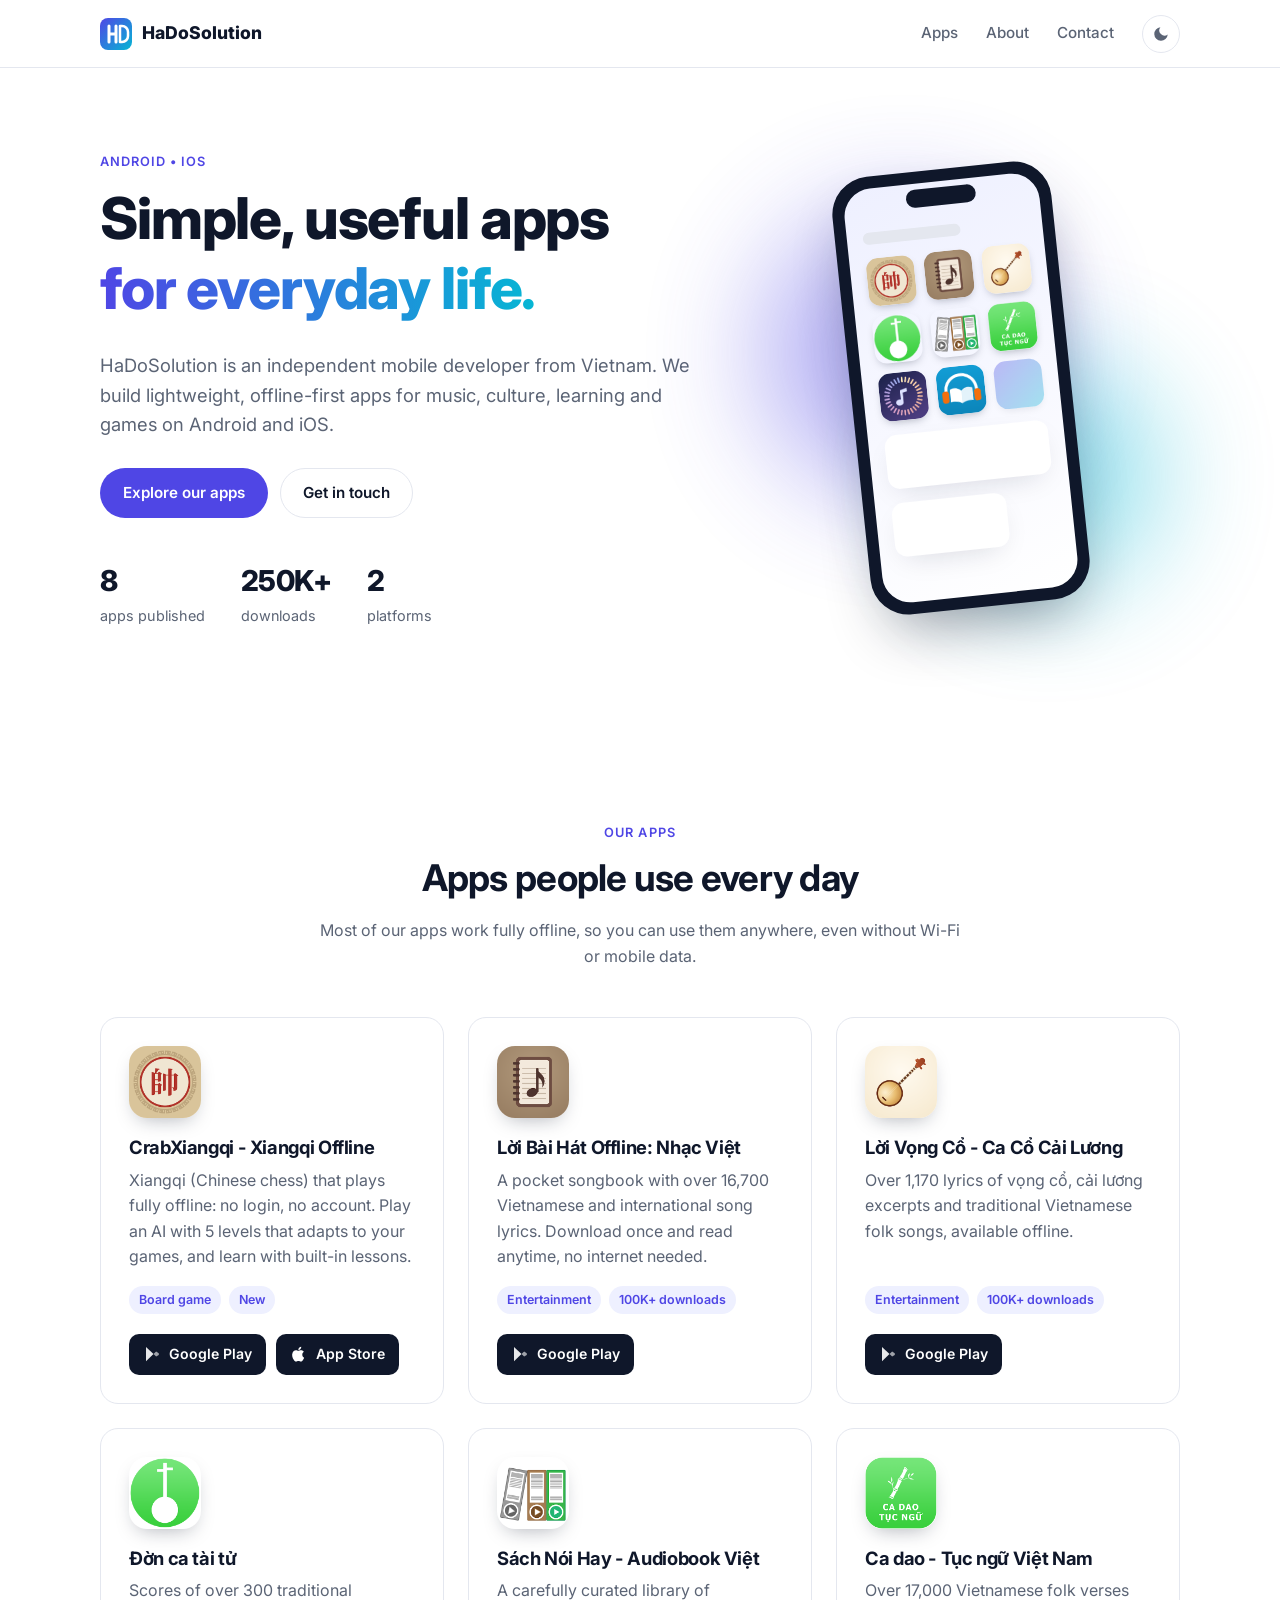
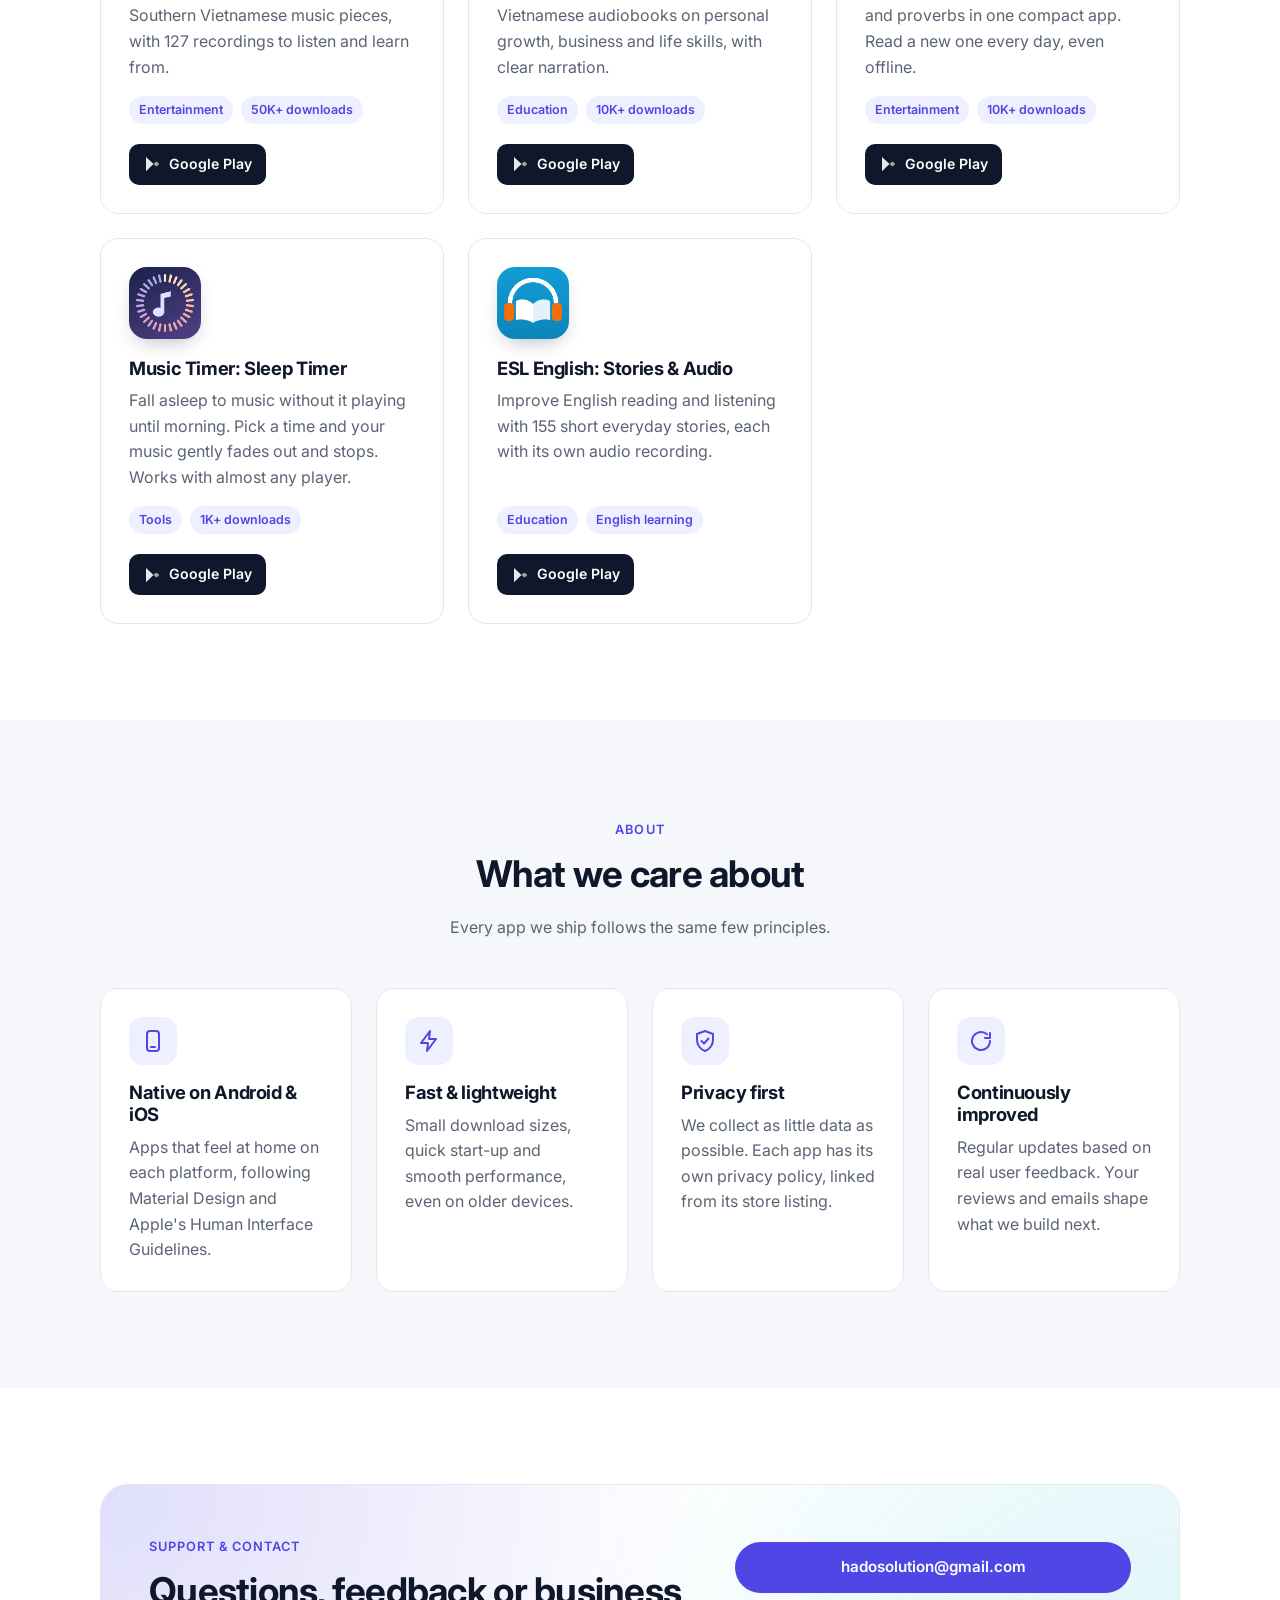
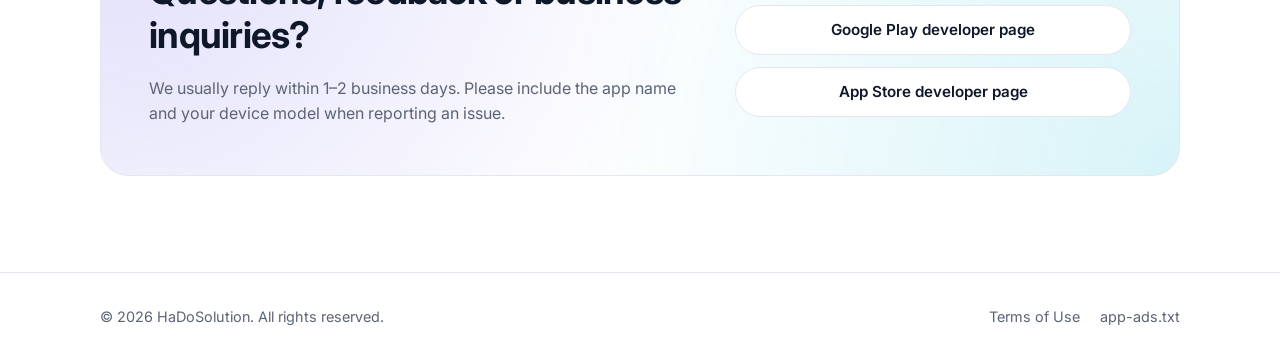
==== commit 6f9203f2: "Restore original indigo/cyan palette Reverts the cream/green restyle while keeping the site-wide pri" ====
--- a/index.html
+++ b/index.html
@@ -15,7 +15,7 @@
 
   <link rel="preconnect" href="https://fonts.googleapis.com">
   <link rel="preconnect" href="https://fonts.gstatic.com" crossorigin>
-  <link href="https://fonts.googleapis.com/css2?family=Be+Vietnam+Pro:wght@400;500;600;700;800&family=JetBrains+Mono:wght@400;500;700&display=swap" rel="stylesheet">
+  <link href="https://fonts.googleapis.com/css2?family=Inter:wght@400;500;600;700;800&display=swap" rel="stylesheet">
   <link rel="stylesheet" href="assets/css/style.css">
   <script src="assets/js/theme.js"></script>
 </head>
@@ -32,7 +32,7 @@
       <nav id="nav-menu" class="nav-menu">
         <a href="#apps">Apps</a>
         <a href="#about">About</a>
-        <a class="nav-cta" href="#contact">Contact</a>
+        <a href="#contact">Contact</a>
         <button class="theme-toggle" aria-label="Toggle dark mode" title="Toggle dark mode">
           <svg class="icon-sun" viewBox="0 0 24 24" width="18" height="18" aria-hidden="true"><circle cx="12" cy="12" r="4" fill="currentColor"/><path d="M12 2v2M12 20v2M4.9 4.9l1.4 1.4M17.7 17.7l1.4 1.4M2 12h2M20 12h2M4.9 19.1l1.4-1.4M17.7 6.3l1.4-1.4" stroke="currentColor" stroke-width="2" stroke-linecap="round"/></svg>
           <svg class="icon-moon" viewBox="0 0 24 24" width="18" height="18" aria-hidden="true"><path d="M21 12.8A9 9 0 1 1 11.2 3a7 7 0 0 0 9.8 9.8z" fill="currentColor"/></svg>
@@ -46,12 +46,8 @@
     <section class="hero">
       <div class="container hero-inner">
         <div class="hero-text">
-          <ul class="stats">
-            <li class="chip"><strong>8</strong> apps published</li>
-            <li class="chip chip-leaf"><strong>250K+</strong> downloads</li>
-            <li class="chip chip-sky"><strong>Android</strong> &amp; iOS</li>
-          </ul>
-          <h1>Simple, useful apps<br><span class="highlight">for everyday life.</span></h1>
+          <p class="eyebrow">Android &bull; iOS</p>
+          <h1>Simple, useful apps<br><span class="gradient">for everyday life.</span></h1>
           <p class="lead">
             HaDoSolution is an independent mobile developer from Vietnam. We build
             lightweight, offline-first apps for music, culture, learning and games
@@ -61,6 +57,11 @@
             <a class="btn btn-primary" href="#apps">Explore our apps</a>
             <a class="btn btn-ghost" href="#contact">Get in touch</a>
           </div>
+          <dl class="stats">
+            <div><dt>8</dt><dd>apps published</dd></div>
+            <div><dt>250K+</dt><dd>downloads</dd></div>
+            <div><dt>2</dt><dd>platforms</dd></div>
+          </dl>
         </div>
         <div class="hero-visual" aria-hidden="true">
           <div class="phone">
@@ -107,7 +108,7 @@
             <img class="app-icon" src="assets/img/apps/xiangqi.webp" alt="CrabXiangqi - Xiangqi Offline icon" width="72" height="72" loading="lazy">
             <h3>CrabXiangqi - Xiangqi Offline</h3>
             <p>Xiangqi (Chinese chess) that plays fully offline: no login, no account. Play an AI with 5 levels that adapts to your games, and learn with built-in lessons.</p>
-            <ul class="tags"><li class="chip chip-rose">Board game</li><li class="chip chip-lime">New</li></ul>
+            <ul class="tags"><li>Board game</li><li>New</li></ul>
             <div class="store-links">
               <a class="store-btn" href="https://play.google.com/store/apps/details?id=com.hadoso.xiangqi" target="_blank" rel="noopener">
                 <svg viewBox="0 0 24 24" width="18" height="18" aria-hidden="true"><path d="M4 2.5v19l10-9.5z" fill="currentColor" opacity=".9"/><path d="M14 12l3.5-3.3L20.5 10.5c1 .6 1 2.4 0 3L17.5 15.3z" fill="currentColor" opacity=".6"/></svg>
@@ -124,7 +125,7 @@
             <img class="app-icon" src="assets/img/apps/loibaihat.webp" alt="Lời Bài Hát Offline: Nhạc Việt icon" width="72" height="72" loading="lazy">
             <h3>Lời Bài Hát Offline: Nhạc Việt</h3>
             <p>A pocket songbook with over 16,700 Vietnamese and international song lyrics. Download once and read anytime, no internet needed.</p>
-            <ul class="tags"><li class="chip chip-sand">Entertainment</li><li class="chip">100K+ downloads</li></ul>
+            <ul class="tags"><li>Entertainment</li><li>100K+ downloads</li></ul>
             <div class="store-links">
               <a class="store-btn" href="https://play.google.com/store/apps/details?id=com.hadoso.loibaihat" target="_blank" rel="noopener">
                 <svg viewBox="0 0 24 24" width="18" height="18" aria-hidden="true"><path d="M4 2.5v19l10-9.5z" fill="currentColor" opacity=".9"/><path d="M14 12l3.5-3.3L20.5 10.5c1 .6 1 2.4 0 3L17.5 15.3z" fill="currentColor" opacity=".6"/></svg>
@@ -137,7 +138,7 @@
             <img class="app-icon" src="assets/img/apps/loivongco.webp" alt="Lời Vọng Cổ - Ca Cổ Cải Lương icon" width="72" height="72" loading="lazy">
             <h3>Lời Vọng Cổ - Ca Cổ Cải Lương</h3>
             <p>Over 1,170 lyrics of vọng cổ, cải lương excerpts and traditional Vietnamese folk songs, available offline.</p>
-            <ul class="tags"><li class="chip chip-sand">Entertainment</li><li class="chip">100K+ downloads</li></ul>
+            <ul class="tags"><li>Entertainment</li><li>100K+ downloads</li></ul>
             <div class="store-links">
               <a class="store-btn" href="https://play.google.com/store/apps/details?id=com.hadoso.android.lvc" target="_blank" rel="noopener">
                 <svg viewBox="0 0 24 24" width="18" height="18" aria-hidden="true"><path d="M4 2.5v19l10-9.5z" fill="currentColor" opacity=".9"/><path d="M14 12l3.5-3.3L20.5 10.5c1 .6 1 2.4 0 3L17.5 15.3z" fill="currentColor" opacity=".6"/></svg>
@@ -150,7 +151,7 @@
             <img class="app-icon" src="assets/img/apps/dancataitu.webp" alt="Đờn ca tài tử icon" width="72" height="72" loading="lazy">
             <h3>Đờn ca tài tử</h3>
             <p>Scores of over 300 traditional Southern Vietnamese music pieces, with 127 recordings to listen and learn from.</p>
-            <ul class="tags"><li class="chip chip-sand">Entertainment</li><li class="chip">50K+ downloads</li></ul>
+            <ul class="tags"><li>Entertainment</li><li>50K+ downloads</li></ul>
             <div class="store-links">
               <a class="store-btn" href="https://play.google.com/store/apps/details?id=com.hadoso.dancataitu" target="_blank" rel="noopener">
                 <svg viewBox="0 0 24 24" width="18" height="18" aria-hidden="true"><path d="M4 2.5v19l10-9.5z" fill="currentColor" opacity=".9"/><path d="M14 12l3.5-3.3L20.5 10.5c1 .6 1 2.4 0 3L17.5 15.3z" fill="currentColor" opacity=".6"/></svg>
@@ -163,7 +164,7 @@
             <img class="app-icon" src="assets/img/apps/sachnoi.webp" alt="Sách Nói Hay - Audiobook Việt icon" width="72" height="72" loading="lazy">
             <h3>Sách Nói Hay - Audiobook Việt</h3>
             <p>A carefully curated library of Vietnamese audiobooks on personal growth, business and life skills, with clear narration.</p>
-            <ul class="tags"><li class="chip chip-sky">Education</li><li class="chip">10K+ downloads</li></ul>
+            <ul class="tags"><li>Education</li><li>10K+ downloads</li></ul>
             <div class="store-links">
               <a class="store-btn" href="https://play.google.com/store/apps/details?id=com.hadoso.sachnoi" target="_blank" rel="noopener">
                 <svg viewBox="0 0 24 24" width="18" height="18" aria-hidden="true"><path d="M4 2.5v19l10-9.5z" fill="currentColor" opacity=".9"/><path d="M14 12l3.5-3.3L20.5 10.5c1 .6 1 2.4 0 3L17.5 15.3z" fill="currentColor" opacity=".6"/></svg>
@@ -176,7 +177,7 @@
             <img class="app-icon" src="assets/img/apps/cadao.webp" alt="Ca dao - Tục ngữ Việt Nam icon" width="72" height="72" loading="lazy">
             <h3>Ca dao - Tục ngữ Việt Nam</h3>
             <p>Over 17,000 Vietnamese folk verses and proverbs in one compact app. Read a new one every day, even offline.</p>
-            <ul class="tags"><li class="chip chip-sand">Entertainment</li><li class="chip">10K+ downloads</li></ul>
+            <ul class="tags"><li>Entertainment</li><li>10K+ downloads</li></ul>
             <div class="store-links">
               <a class="store-btn" href="https://play.google.com/store/apps/details?id=com.hadoso.cadao" target="_blank" rel="noopener">
                 <svg viewBox="0 0 24 24" width="18" height="18" aria-hidden="true"><path d="M4 2.5v19l10-9.5z" fill="currentColor" opacity=".9"/><path d="M14 12l3.5-3.3L20.5 10.5c1 .6 1 2.4 0 3L17.5 15.3z" fill="currentColor" opacity=".6"/></svg>
@@ -189,7 +190,7 @@
             <img class="app-icon" src="assets/img/apps/musictimer.webp" alt="Music Timer: Sleep Timer icon" width="72" height="72" loading="lazy">
             <h3>Music Timer: Sleep Timer</h3>
             <p>Fall asleep to music without it playing until morning. Pick a time and your music gently fades out and stops. Works with almost any player.</p>
-            <ul class="tags"><li class="chip chip-leaf">Tools</li><li class="chip">1K+ downloads</li></ul>
+            <ul class="tags"><li>Tools</li><li>1K+ downloads</li></ul>
             <div class="store-links">
               <a class="store-btn" href="https://play.google.com/store/apps/details?id=com.hadoso.musictimer" target="_blank" rel="noopener">
                 <svg viewBox="0 0 24 24" width="18" height="18" aria-hidden="true"><path d="M4 2.5v19l10-9.5z" fill="currentColor" opacity=".9"/><path d="M14 12l3.5-3.3L20.5 10.5c1 .6 1 2.4 0 3L17.5 15.3z" fill="currentColor" opacity=".6"/></svg>
@@ -202,7 +203,7 @@
             <img class="app-icon" src="assets/img/apps/storyenglish.webp" alt="ESL English: Stories & Audio icon" width="72" height="72" loading="lazy">
             <h3>ESL English: Stories & Audio</h3>
             <p>Improve English reading and listening with 155 short everyday stories, each with its own audio recording.</p>
-            <ul class="tags"><li class="chip chip-sky">Education</li><li class="chip chip-sky">English learning</li></ul>
+            <ul class="tags"><li>Education</li><li>English learning</li></ul>
             <div class="store-links">
               <a class="store-btn" href="https://play.google.com/store/apps/details?id=com.hadoso.android.storyenglish" target="_blank" rel="noopener">
                 <svg viewBox="0 0 24 24" width="18" height="18" aria-hidden="true"><path d="M4 2.5v19l10-9.5z" fill="currentColor" opacity=".9"/><path d="M14 12l3.5-3.3L20.5 10.5c1 .6 1 2.4 0 3L17.5 15.3z" fill="currentColor" opacity=".6"/></svg>
@@ -231,21 +232,21 @@
             <p>Apps that feel at home on each platform, following Material Design and Apple's Human Interface Guidelines.</p>
           </div>
           <div class="feature">
-            <div class="feature-icon is-leaf">
+            <div class="feature-icon">
               <svg viewBox="0 0 24 24" width="24" height="24" aria-hidden="true"><path d="M13 2L4 14h7l-1 8 9-12h-7z" fill="none" stroke="currentColor" stroke-width="2" stroke-linejoin="round"/></svg>
             </div>
             <h3>Fast &amp; lightweight</h3>
             <p>Small download sizes, quick start-up and smooth performance, even on older devices.</p>
           </div>
           <div class="feature">
-            <div class="feature-icon is-sky">
+            <div class="feature-icon">
               <svg viewBox="0 0 24 24" width="24" height="24" aria-hidden="true"><path d="M12 2l8 3v6c0 5-3.4 9.4-8 11-4.6-1.6-8-6-8-11V5z" fill="none" stroke="currentColor" stroke-width="2" stroke-linejoin="round"/><path d="M8.5 12l2.5 2.5 4.5-5" fill="none" stroke="currentColor" stroke-width="2" stroke-linecap="round" stroke-linejoin="round"/></svg>
             </div>
             <h3>Privacy first</h3>
             <p>We collect as little data as possible. Each app has its own privacy policy, linked from its store listing.</p>
           </div>
           <div class="feature">
-            <div class="feature-icon is-sand">
+            <div class="feature-icon">
               <svg viewBox="0 0 24 24" width="24" height="24" aria-hidden="true"><path d="M21 12a9 9 0 1 1-3-6.7" fill="none" stroke="currentColor" stroke-width="2" stroke-linecap="round"/><path d="M21 4v5h-5" fill="none" stroke="currentColor" stroke-width="2" stroke-linecap="round" stroke-linejoin="round"/></svg>
             </div>
             <h3>Continuously improved</h3>
--- a/assets/css/style.css
+++ b/assets/css/style.css
@@ -1,84 +1,52 @@
 /* ==========================================================================
-   HaDoSolution — developer website
+   HaDo Solution — developer website
    ========================================================================== */
 
 :root {
-  --bg: #fffaf2;
-  --bg-alt: #f4faf6;
+  --bg: #ffffff;
+  --bg-alt: #f6f7fb;
   --surface: #ffffff;
-  --text: #1c2a23;
-  --text-body: #3a453f;
-  --text-muted: #55605a;
-  --border: #e2ede6;
-  --border-strong: #d7e7dd;
-  --primary: #0b7553;
-  --primary-hover: #085c41;
-  --on-primary: #ffffff;
-  --ink: #1c2a23;
-  --on-ink: #fffaf2;
-
-  /* Pastel chips: background / text / border */
-  --mint: #e2f4ea;   --mint-ink: #0b7553;  --mint-line: #cfe9dc;
-  --leaf: #f3f9e2;   --leaf-ink: #4f7a14;  --leaf-line: #e4efc9;
-  --sky: #e4f0fa;    --sky-ink: #155273;   --sky-line: #d2e5f3;
-  --sand: #fff3e0;   --sand-ink: #8a5300;  --sand-line: #f3e2c8;
-  --rose: #fdecec;   --rose-ink: #9b2c2c;  --rose-line: #f5d5d5;
-  --lime: #c7ef7a;   --lime-ink: #17452f;
-
-  --shadow: 0 18px 40px -22px rgba(28, 42, 35, 0.28);
-  --radius: 20px;
+  --text: #0f172a;
+  --text-muted: #5b6475;
+  --border: #e4e7ef;
+  --primary: #4f46e5;
+  --primary-hover: #4338ca;
+  --primary-soft: #eef0ff;
+  --accent: #06b6d4;
+  --shadow: 0 10px 30px -12px rgba(15, 23, 42, 0.18);
+  --radius: 18px;
   --container: 1120px;
   --header-h: 68px;
-  --font-sans: "Be Vietnam Pro", system-ui, -apple-system, "Segoe UI", Roboto, sans-serif;
-  --font-mono: "JetBrains Mono", ui-monospace, SFMono-Regular, Menlo, monospace;
 }
 
 @media (prefers-color-scheme: dark) {
   :root:not([data-theme="light"]) {
-    --bg: #0f1914;
-    --bg-alt: #13211a;
-    --surface: #172a21;
-    --text: #eef6f1;
-    --text-body: #c9d6cf;
-    --text-muted: #9fb3a8;
-    --border: #23392e;
-    --border-strong: #2d4739;
-    --primary: #5fd4a0;
-    --primary-hover: #8be4bb;
-    --on-primary: #0f1914;
-    --ink: #eef6f1;
-    --on-ink: #0f1914;
-    --mint: #173a2b;   --mint-ink: #8be4bb;  --mint-line: #24513d;
-    --leaf: #283518;   --leaf-ink: #c7ef7a;  --leaf-line: #3a4c22;
-    --sky: #16293a;    --sky-ink: #9cccf0;   --sky-line: #213d55;
-    --sand: #3a2b14;   --sand-ink: #f5c77e;  --sand-line: #4f3b1c;
-    --rose: #3a1d1d;   --rose-ink: #f3a5a5;  --rose-line: #522a2a;
-    --lime: #c7ef7a;   --lime-ink: #17452f;
-    --shadow: 0 18px 40px -22px rgba(0, 0, 0, 0.7);
+    --bg: #0b1020;
+    --bg-alt: #10162a;
+    --surface: #141b31;
+    --text: #e8ebf5;
+    --text-muted: #9aa3b8;
+    --border: #232c46;
+    --primary: #818cf8;
+    --primary-hover: #a5b4fc;
+    --primary-soft: #1d2348;
+    --accent: #22d3ee;
+    --shadow: 0 10px 30px -12px rgba(0, 0, 0, 0.6);
   }
 }
 
 :root[data-theme="dark"] {
-  --bg: #0f1914;
-  --bg-alt: #13211a;
-  --surface: #172a21;
-  --text: #eef6f1;
-  --text-body: #c9d6cf;
-  --text-muted: #9fb3a8;
-  --border: #23392e;
-  --border-strong: #2d4739;
-  --primary: #5fd4a0;
-  --primary-hover: #8be4bb;
-  --on-primary: #0f1914;
-  --ink: #eef6f1;
-  --on-ink: #0f1914;
-  --mint: #173a2b;   --mint-ink: #8be4bb;  --mint-line: #24513d;
-  --leaf: #283518;   --leaf-ink: #c7ef7a;  --leaf-line: #3a4c22;
-  --sky: #16293a;    --sky-ink: #9cccf0;   --sky-line: #213d55;
-  --sand: #3a2b14;   --sand-ink: #f5c77e;  --sand-line: #4f3b1c;
-  --rose: #3a1d1d;   --rose-ink: #f3a5a5;  --rose-line: #522a2a;
-  --lime: #c7ef7a;   --lime-ink: #17452f;
-  --shadow: 0 18px 40px -22px rgba(0, 0, 0, 0.7);
+  --bg: #0b1020;
+  --bg-alt: #10162a;
+  --surface: #141b31;
+  --text: #e8ebf5;
+  --text-muted: #9aa3b8;
+  --border: #232c46;
+  --primary: #818cf8;
+  --primary-hover: #a5b4fc;
+  --primary-soft: #1d2348;
+  --accent: #22d3ee;
+  --shadow: 0 10px 30px -12px rgba(0, 0, 0, 0.6);
 }
 
 /* Base ------------------------------------------------------------------- */
@@ -89,10 +57,10 @@
 
 body {
   margin: 0;
-  font-family: var(--font-sans);
+  font-family: "Inter", system-ui, -apple-system, "Segoe UI", Roboto, sans-serif;
   font-size: 16px;
-  line-height: 1.65;
-  color: var(--text-body);
+  line-height: 1.6;
+  color: var(--text);
   background: var(--bg);
   -webkit-font-smoothing: antialiased;
 }
@@ -102,10 +70,10 @@
 a { color: var(--primary); text-decoration: none; }
 a:hover { color: var(--primary-hover); }
 
-h1, h2, h3 { color: var(--text); line-height: 1.1; margin: 0 0 0.5em; letter-spacing: -0.03em; }
-h1 { font-size: clamp(2.4rem, 5.4vw, 3.7rem); font-weight: 800; }
-h2 { font-size: clamp(1.8rem, 3.6vw, 2.6rem); font-weight: 800; }
-h3 { font-size: 1.15rem; font-weight: 700; letter-spacing: -0.01em; line-height: 1.3; }
+h1, h2, h3 { line-height: 1.2; margin: 0 0 0.5em; letter-spacing: -0.02em; }
+h1 { font-size: clamp(2.2rem, 5vw, 3.6rem); font-weight: 800; }
+h2 { font-size: clamp(1.6rem, 3.2vw, 2.3rem); font-weight: 700; }
+h3 { font-size: 1.15rem; font-weight: 700; }
 p { margin: 0 0 1em; }
 
 .container {
@@ -117,16 +85,20 @@
 
 .eyebrow {
   display: inline-block;
-  font-family: var(--font-mono);
-  font-size: 0.75rem;
-  font-weight: 500;
-  letter-spacing: 0.12em;
+  font-size: 0.8rem;
+  font-weight: 600;
+  letter-spacing: 0.08em;
   text-transform: uppercase;
   color: var(--primary);
-  margin-bottom: 0.9rem;
-}
-
-.highlight { color: var(--primary); }
+  margin-bottom: 0.75rem;
+}
+
+.gradient {
+  background: linear-gradient(90deg, var(--primary), var(--accent));
+  -webkit-background-clip: text;
+  background-clip: text;
+  color: transparent;
+}
 
 /* Buttons ---------------------------------------------------------------- */
 
@@ -135,41 +107,20 @@
   align-items: center;
   justify-content: center;
   gap: 8px;
-  padding: 13px 24px;
+  padding: 12px 22px;
   border-radius: 999px;
   font-weight: 600;
   font-size: 0.95rem;
   border: 1px solid transparent;
-  transition: background 0.2s, color 0.2s, border-color 0.2s, transform 0.2s, box-shadow 0.2s;
+  transition: background 0.2s, color 0.2s, border-color 0.2s, transform 0.2s;
 }
 .btn:hover { transform: translateY(-1px); }
 
-.btn-primary { background: var(--primary); color: var(--on-primary); box-shadow: 0 10px 24px -12px var(--primary); }
-.btn-primary:hover { background: var(--primary-hover); color: var(--on-primary); }
-
-.btn-ghost { border-color: var(--border-strong); color: var(--text); background: var(--surface); }
+.btn-primary { background: var(--primary); color: #fff; }
+.btn-primary:hover { background: var(--primary-hover); color: #fff; }
+
+.btn-ghost { border-color: var(--border); color: var(--text); background: var(--surface); }
 .btn-ghost:hover { border-color: var(--primary); color: var(--primary); }
-
-/* Chips ------------------------------------------------------------------ */
-
-.chip {
-  display: inline-flex;
-  align-items: center;
-  gap: 6px;
-  padding: 5px 12px;
-  border-radius: 999px;
-  font-family: var(--font-mono);
-  font-size: 0.78rem;
-  border: 1px solid var(--mint-line);
-  background: var(--mint);
-  color: var(--mint-ink);
-}
-.chip strong { font-weight: 700; }
-.chip-leaf { background: var(--leaf); color: var(--leaf-ink); border-color: var(--leaf-line); }
-.chip-sky  { background: var(--sky);  color: var(--sky-ink);  border-color: var(--sky-line); }
-.chip-sand { background: var(--sand); color: var(--sand-ink); border-color: var(--sand-line); }
-.chip-rose { background: var(--rose); color: var(--rose-ink); border-color: var(--rose-line); }
-.chip-lime { background: var(--lime); color: var(--lime-ink); border-color: var(--lime); }
 
 /* Header ----------------------------------------------------------------- */
 
@@ -178,7 +129,7 @@
   top: 0;
   z-index: 50;
   height: var(--header-h);
-  background: color-mix(in srgb, var(--bg) 85%, transparent);
+  background: color-mix(in srgb, var(--bg) 82%, transparent);
   backdrop-filter: saturate(180%) blur(12px);
   -webkit-backdrop-filter: saturate(180%) blur(12px);
   border-bottom: 1px solid var(--border);
@@ -195,9 +146,8 @@
   display: flex;
   align-items: center;
   gap: 10px;
-  font-weight: 700;
+  font-weight: 800;
   font-size: 1.1rem;
-  letter-spacing: -0.02em;
   color: var(--text);
 }
 .brand:hover { color: var(--text); }
@@ -205,14 +155,6 @@
 .nav-menu { display: flex; align-items: center; gap: 28px; }
 .nav-menu a { color: var(--text-muted); font-weight: 500; font-size: 0.95rem; }
 .nav-menu a:hover { color: var(--text); }
-.nav-menu .nav-cta {
-  padding: 9px 18px;
-  border-radius: 999px;
-  background: var(--ink);
-  color: var(--on-ink);
-  font-weight: 600;
-}
-.nav-menu .nav-cta:hover { color: var(--on-ink); opacity: 0.88; }
 
 .theme-toggle {
   display: grid;
@@ -220,7 +162,7 @@
   width: 38px;
   height: 38px;
   border-radius: 50%;
-  border: 1px solid var(--border-strong);
+  border: 1px solid var(--border);
   background: var(--surface);
   color: var(--text-muted);
   cursor: pointer;
@@ -249,40 +191,34 @@
 
 /* Hero ------------------------------------------------------------------- */
 
-.hero {
-  position: relative;
-  padding: 72px 0 96px;
-  overflow: hidden;
-  background:
-    radial-gradient(60% 70% at 100% 0%, color-mix(in srgb, var(--lime) 35%, transparent), transparent 70%),
-    radial-gradient(50% 60% at 85% 100%, color-mix(in srgb, var(--sky-line) 90%, transparent), transparent 70%),
-    radial-gradient(40% 50% at 0% 100%, color-mix(in srgb, var(--mint) 90%, transparent), transparent 70%);
-}
+.hero { padding: 80px 0 96px; overflow: hidden; }
 
 .hero-inner {
   display: grid;
-  grid-template-columns: 1.3fr 0.7fr;
+  grid-template-columns: 1.15fr 0.85fr;
   gap: 48px;
   align-items: center;
 }
 
-.stats { display: flex; flex-wrap: wrap; gap: 8px; margin: 0 0 24px; padding: 0; list-style: none; }
-
-.lead { font-size: 1.15rem; color: var(--text-body); max-width: 34em; }
+.lead { font-size: 1.15rem; color: var(--text-muted); max-width: 34em; }
 
 .hero-actions { display: flex; flex-wrap: wrap; gap: 12px; margin-top: 28px; }
 
-.hero-visual { position: relative; display: grid; place-items: center; min-height: 460px; }
+.stats { display: flex; flex-wrap: wrap; gap: 36px; margin: 40px 0 0; }
+.stats dt { font-size: 1.8rem; font-weight: 800; letter-spacing: -0.02em; }
+.stats dd { margin: 0; font-size: 0.9rem; color: var(--text-muted); }
+
+.hero-visual { position: relative; display: grid; place-items: center; min-height: 440px; }
 
 .phone {
   position: relative;
   z-index: 2;
-  width: 230px;
-  height: 460px;
-  border-radius: 40px;
+  width: 220px;
+  height: 440px;
+  border-radius: 38px;
   padding: 12px;
-  background: #1c2a23;
-  box-shadow: 0 40px 70px -30px rgba(28, 42, 35, 0.55);
+  background: #0f172a;
+  box-shadow: 0 30px 60px -20px rgba(15, 23, 42, 0.45);
   transform: rotate(-6deg);
   animation: float 6s ease-in-out infinite;
 }
@@ -293,40 +229,44 @@
   width: 70px;
   height: 18px;
   border-radius: 12px;
-  background: #1c2a23;
+  background: #0f172a;
   transform: translateX(-50%);
   z-index: 2;
 }
 .phone-screen {
   height: 100%;
-  border-radius: 30px;
-  padding: 46px 16px 16px;
-  background: linear-gradient(170deg, #f3f9e2, #fffaf2 55%, #e4f0fa);
+  border-radius: 28px;
+  padding: 44px 16px 16px;
+  background: linear-gradient(160deg, var(--primary-soft), var(--bg));
   display: flex;
   flex-direction: column;
   gap: 14px;
 }
-.mock-bar { height: 12px; width: 55%; border-radius: 6px; background: #cfe9dc; }
+.mock-bar { height: 12px; width: 60%; border-radius: 6px; background: var(--border); }
 .mock-grid { display: grid; grid-template-columns: repeat(3, 1fr); gap: 10px; }
 .mock-grid img,
 .mock-grid span {
   width: 100%;
   aspect-ratio: 1;
   border-radius: 12px;
-  box-shadow: 0 4px 10px -4px rgba(28, 42, 35, 0.35);
-}
-.mock-grid span { background: #c7ef7a; }
-.mock-card { height: 54px; border-radius: 12px; background: #ffffff; box-shadow: 0 8px 18px -12px rgba(28, 42, 35, 0.35); }
-.mock-card.short { width: 70%; background: #e2f4ea; }
+  box-shadow: 0 4px 10px -4px rgba(15, 23, 42, 0.35);
+}
+.mock-grid span {
+  background: linear-gradient(135deg, var(--primary), var(--accent));
+  opacity: 0.35;
+}
+.mock-card { height: 54px; border-radius: 12px; background: var(--surface); box-shadow: var(--shadow); }
+.mock-card.short { width: 70%; }
 
 .blob {
   position: absolute;
   border-radius: 50%;
-  filter: blur(50px);
+  filter: blur(60px);
+  opacity: 0.45;
   z-index: 1;
 }
-.blob-1 { width: 260px; height: 260px; background: var(--lime); opacity: 0.55; top: 8%; left: 8%; }
-.blob-2 { width: 220px; height: 220px; background: var(--sky-line); opacity: 0.9; bottom: 6%; right: 4%; }
+.blob-1 { width: 280px; height: 280px; background: var(--primary); top: 10%; left: 5%; }
+.blob-2 { width: 220px; height: 220px; background: var(--accent); bottom: 5%; right: 5%; }
 
 @keyframes float {
   0%, 100% { transform: rotate(-6deg) translateY(0); }
@@ -336,7 +276,7 @@
 /* Sections --------------------------------------------------------------- */
 
 .section { padding: 96px 0; }
-.section-alt { background: var(--bg-alt); border-top: 1px solid var(--border); border-bottom: 1px solid var(--border); }
+.section-alt { background: var(--bg-alt); }
 
 .section-head { text-align: center; max-width: 640px; margin: 0 auto 48px; }
 .section-sub { color: var(--text-muted); }
@@ -346,19 +286,19 @@
 .app-grid {
   display: grid;
   grid-template-columns: repeat(auto-fill, minmax(300px, 1fr));
-  gap: 20px;
+  gap: 24px;
 }
 
 .app-card {
   display: flex;
   flex-direction: column;
-  padding: 26px;
+  padding: 28px;
   border-radius: var(--radius);
   background: var(--surface);
   border: 1px solid var(--border);
   transition: transform 0.25s, box-shadow 0.25s, border-color 0.25s;
 }
-.app-card:hover { transform: translateY(-4px); box-shadow: var(--shadow); border-color: var(--mint-line); }
+.app-card:hover { transform: translateY(-4px); box-shadow: var(--shadow); border-color: transparent; }
 .app-card p { color: var(--text-muted); flex-grow: 1; }
 
 .app-icon {
@@ -366,32 +306,46 @@
   height: 72px;
   border-radius: 18px;
   margin-bottom: 18px;
-  box-shadow: 0 10px 22px -10px rgba(28, 42, 35, 0.45);
+  box-shadow: 0 8px 20px -8px rgba(15, 23, 42, 0.35);
 }
 
 .tags { display: flex; flex-wrap: wrap; gap: 8px; list-style: none; padding: 0; margin: 0 0 20px; }
+.tags li {
+  font-size: 0.78rem;
+  font-weight: 600;
+  padding: 4px 10px;
+  border-radius: 999px;
+  background: var(--primary-soft);
+  color: var(--primary);
+}
 
 .store-links { display: flex; flex-wrap: wrap; gap: 10px; }
 .store-btn {
   display: inline-flex;
   align-items: center;
   gap: 8px;
-  padding: 9px 15px;
-  border-radius: 999px;
+  padding: 9px 14px;
+  border-radius: 10px;
   font-size: 0.88rem;
   font-weight: 600;
-  background: var(--ink);
-  color: var(--on-ink);
-  transition: background 0.2s, color 0.2s;
-}
-.store-btn:hover { background: var(--primary); color: var(--on-primary); }
+  background: var(--text);
+  color: var(--bg);
+  transition: opacity 0.2s;
+}
+.store-btn:hover { color: var(--bg); opacity: 0.85; }
+.store-btn.is-disabled {
+  background: var(--bg-alt);
+  color: var(--text-muted);
+  border: 1px dashed var(--border);
+  cursor: default;
+}
 
 /* Features --------------------------------------------------------------- */
 
 .feature-grid {
   display: grid;
   grid-template-columns: repeat(auto-fit, minmax(240px, 1fr));
-  gap: 20px;
+  gap: 24px;
 }
 .feature {
   padding: 28px;
@@ -407,13 +361,9 @@
   height: 48px;
   border-radius: 14px;
   margin-bottom: 16px;
-  border: 1px solid var(--mint-line);
-  color: var(--mint-ink);
-  background: var(--mint);
-}
-.feature-icon.is-leaf { color: var(--leaf-ink); background: var(--leaf); border-color: var(--leaf-line); }
-.feature-icon.is-sky  { color: var(--sky-ink);  background: var(--sky);  border-color: var(--sky-line); }
-.feature-icon.is-sand { color: var(--sand-ink); background: var(--sand); border-color: var(--sand-line); }
+  color: var(--primary);
+  background: var(--primary-soft);
+}
 
 /* Contact ---------------------------------------------------------------- */
 
@@ -425,11 +375,12 @@
   padding: 48px;
   border-radius: 28px;
   background:
-    radial-gradient(circle at 100% 0%, color-mix(in srgb, var(--lime) 45%, transparent), transparent 50%),
-    var(--mint);
-  border: 1px solid var(--mint-line);
-}
-.contact-card .section-sub { margin: 0; color: var(--text-body); }
+    radial-gradient(circle at 0% 0%, color-mix(in srgb, var(--primary) 18%, transparent), transparent 55%),
+    radial-gradient(circle at 100% 100%, color-mix(in srgb, var(--accent) 16%, transparent), transparent 55%),
+    var(--surface);
+  border: 1px solid var(--border);
+}
+.contact-card .section-sub { margin: 0; }
 .contact-actions { display: flex; flex-direction: column; gap: 12px; }
 
 /* Footer ----------------------------------------------------------------- */
@@ -445,13 +396,13 @@
 
 .legal { padding: 64px 0 96px; }
 .legal .container { max-width: 760px; }
-.legal h1 { font-size: clamp(2.2rem, 4.5vw, 3rem); }
+.legal h1 { font-size: clamp(2rem, 4vw, 2.6rem); }
 .legal h2 { font-size: 1.35rem; margin-top: 2.2em; }
 .legal p, .legal li { color: var(--text-muted); }
 .legal ul { padding-left: 1.2em; }
 .legal li { margin-bottom: 0.4em; }
 .legal strong { color: var(--text); }
-.legal .updated { font-family: var(--font-mono); font-size: 0.82rem; }
+.legal .updated { font-size: 0.9rem; }
 
 .not-found { min-height: calc(100vh - var(--header-h) - 100px); display: grid; place-items: center; text-align: center; }
 .not-found h1 { font-size: clamp(4rem, 14vw, 8rem); margin: 0; }
@@ -487,7 +438,6 @@
     transition: opacity 0.2s, transform 0.2s;
   }
   .nav-menu a { padding: 12px 0; border-bottom: 1px solid var(--border); }
-  .nav-menu .nav-cta { margin-top: 12px; text-align: center; border-bottom: 0; }
   .nav-menu .theme-toggle { margin-top: 12px; }
   .nav-open .nav-menu { opacity: 1; transform: none; pointer-events: auto; }
   .nav-open .nav-toggle span:nth-child(1) { transform: translateY(7px) rotate(45deg); }
